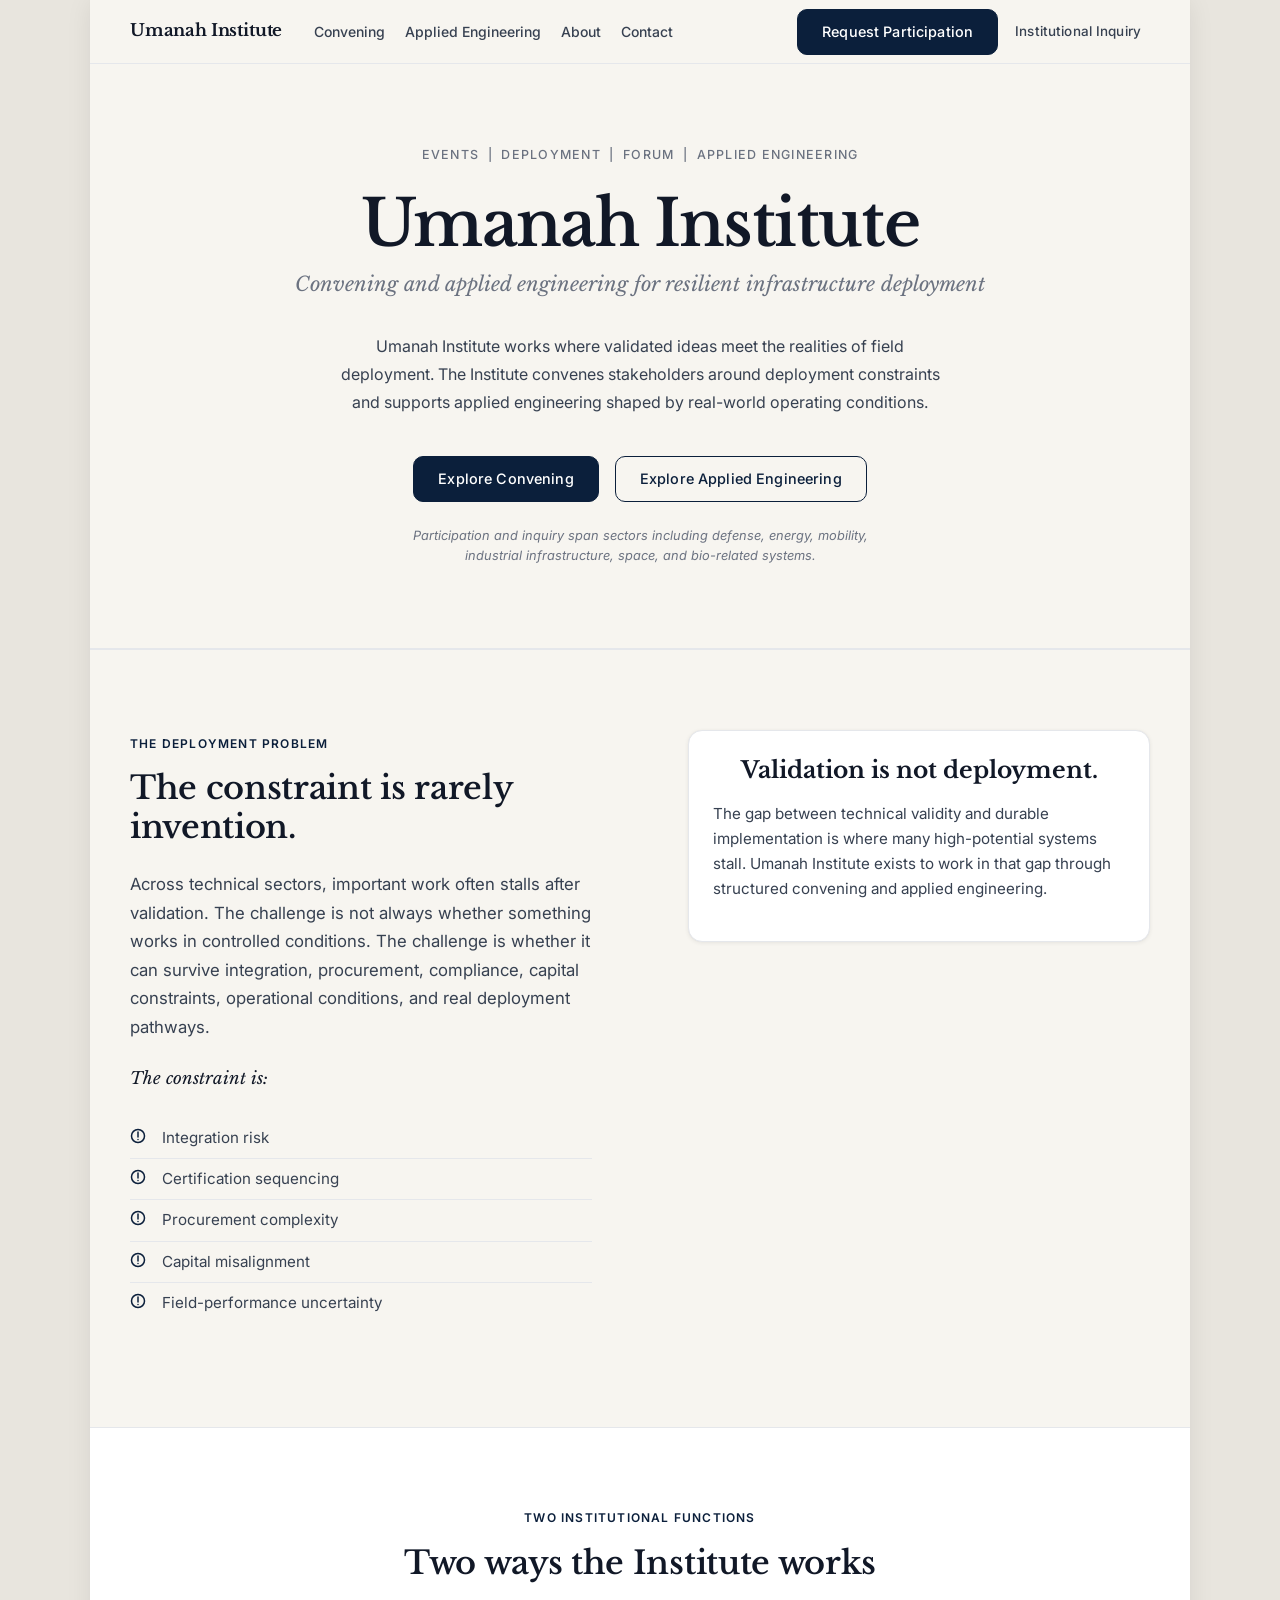
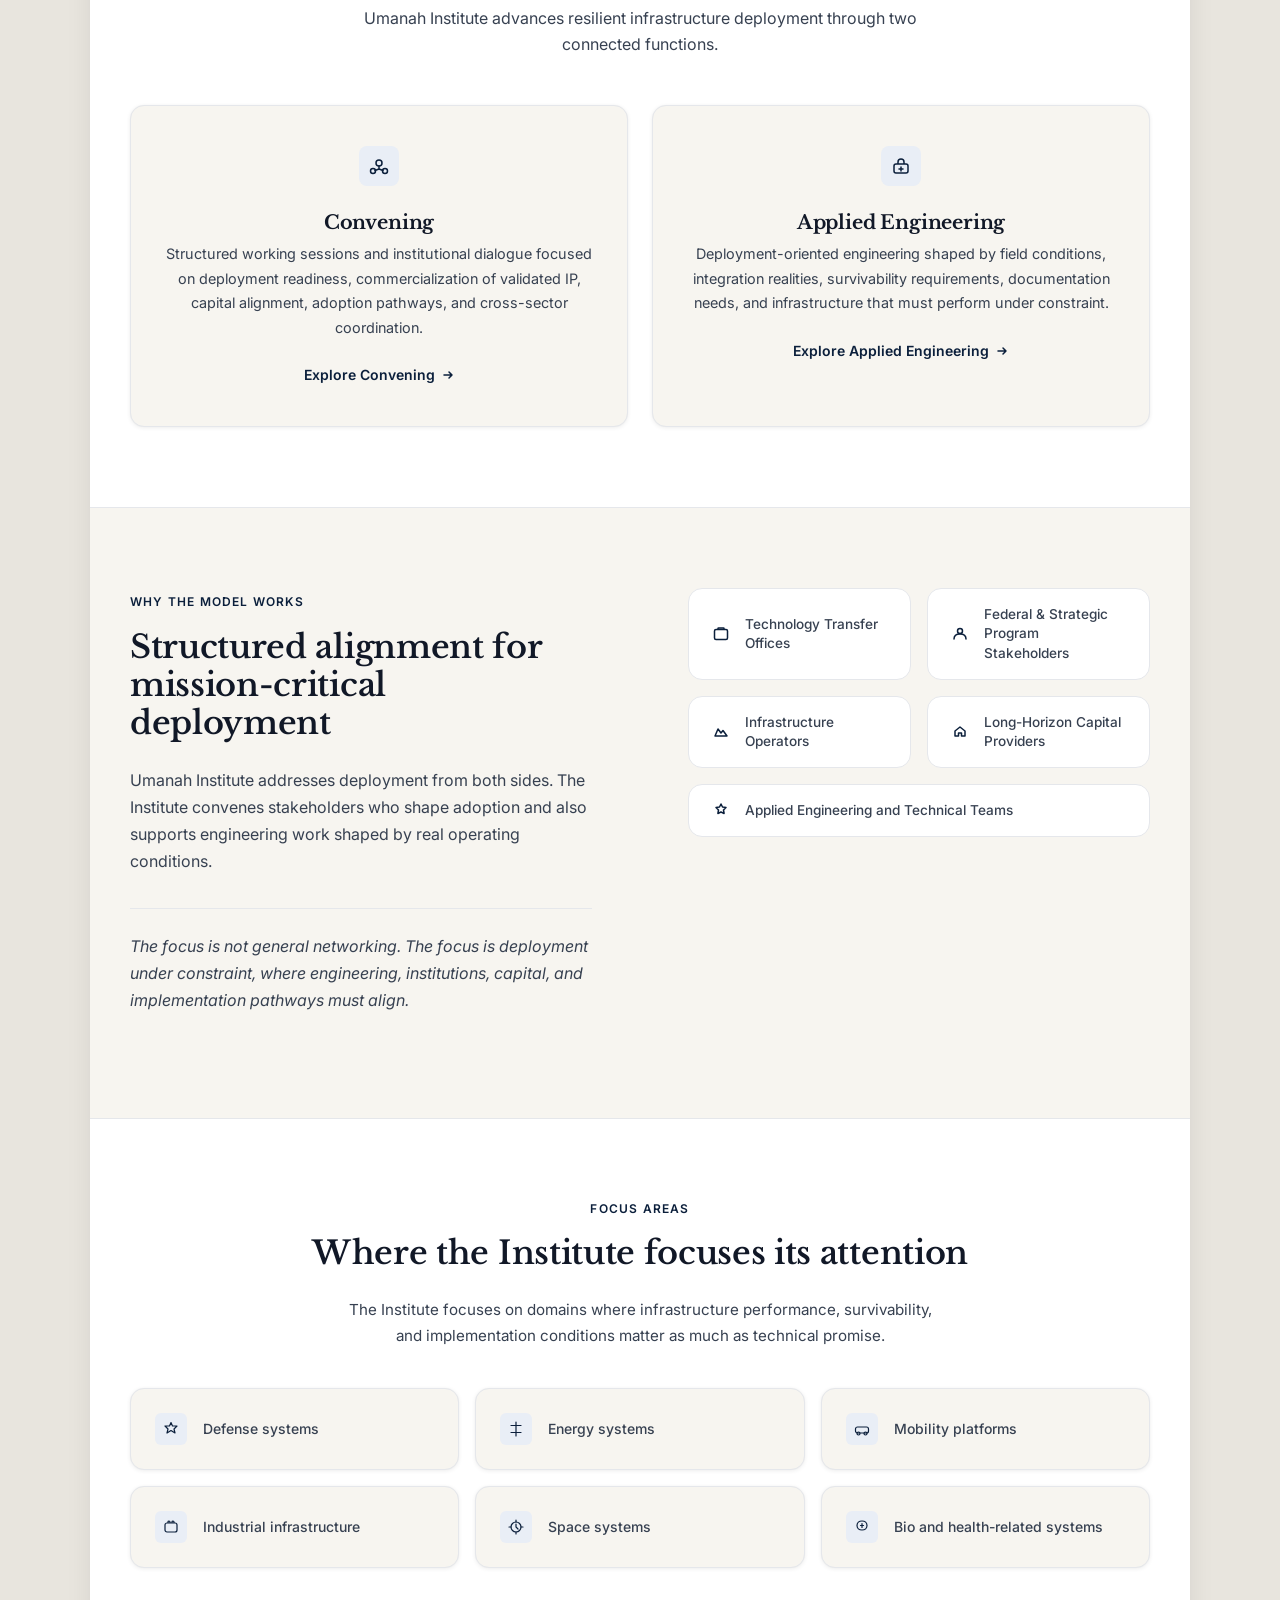
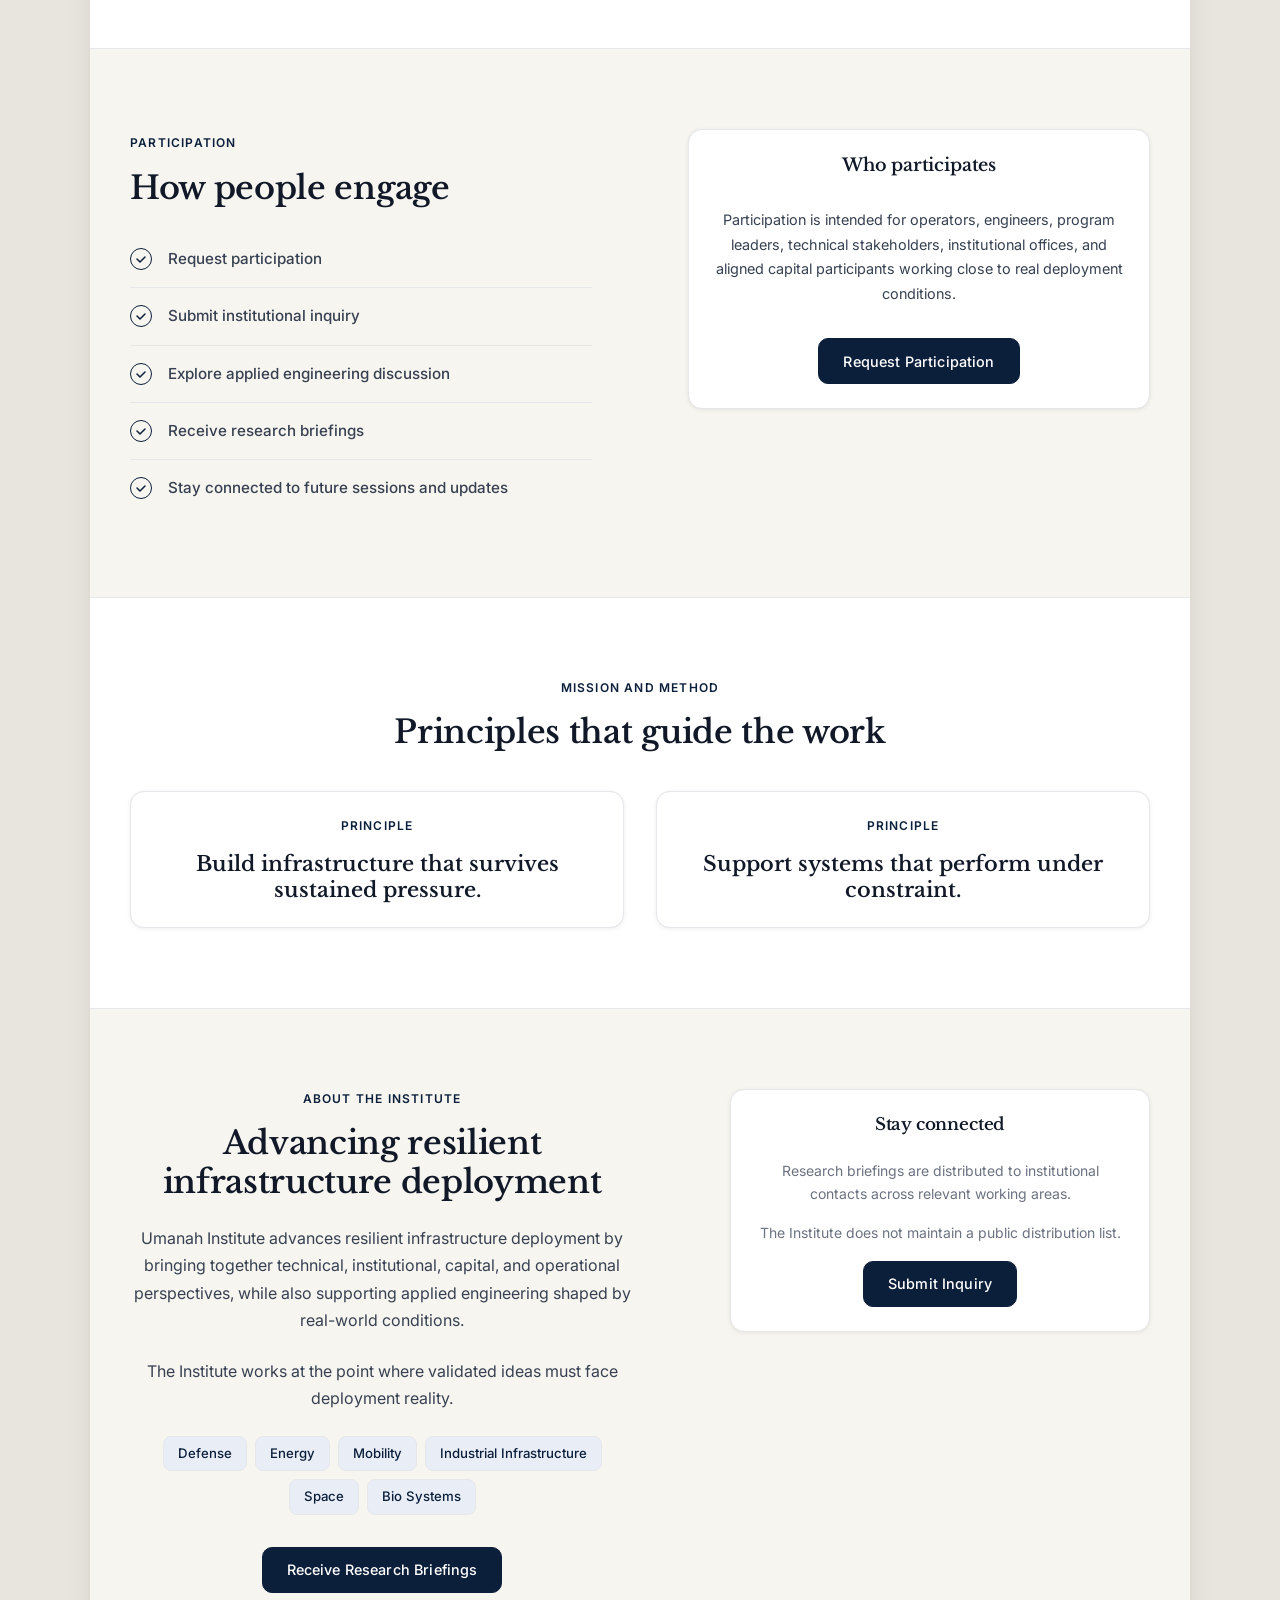
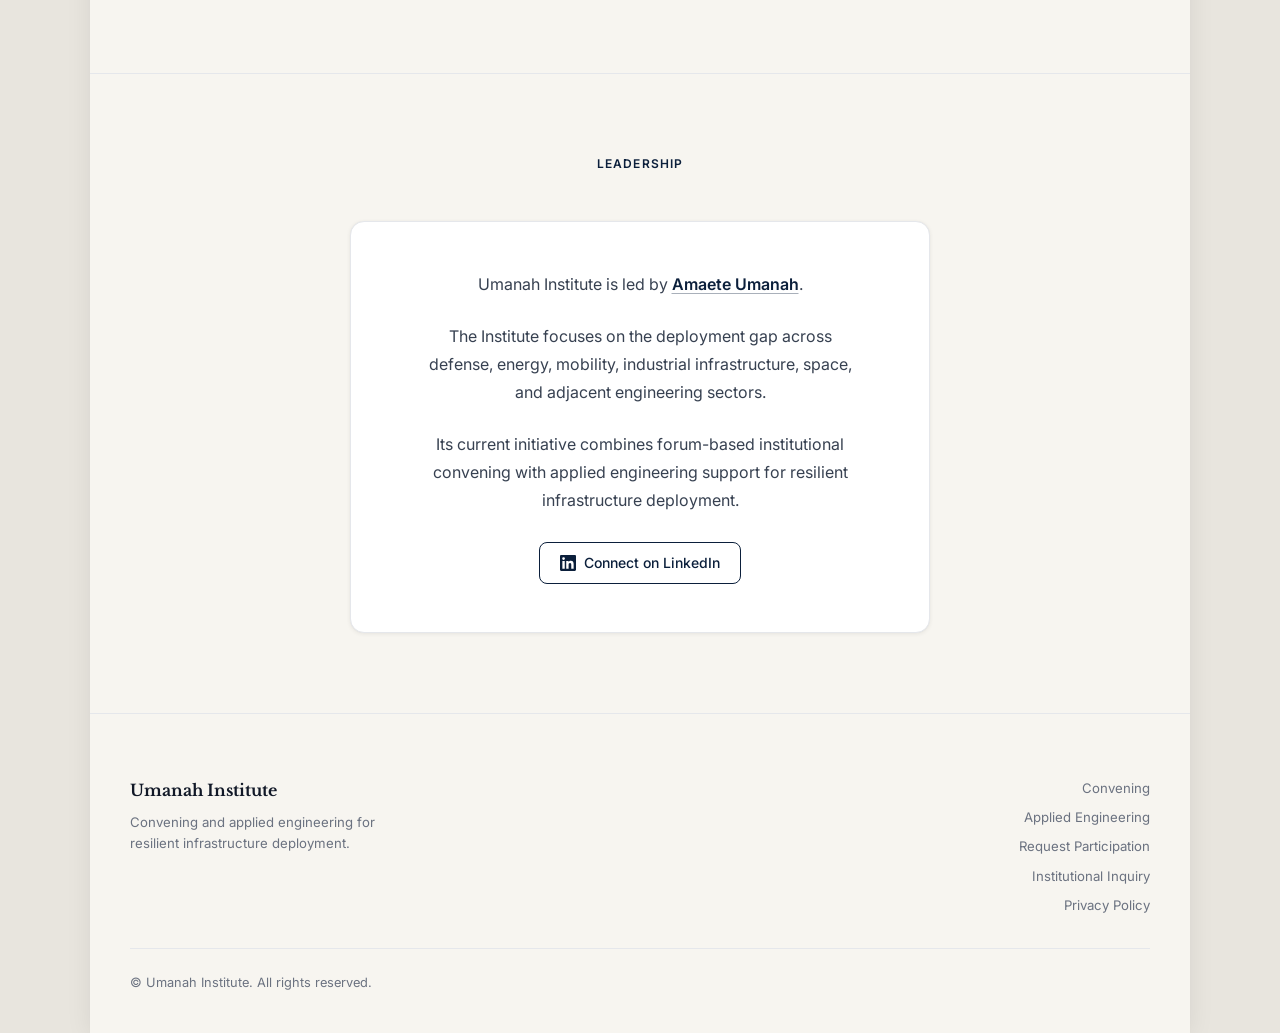
==== index.html @ 9f4966f5 "Initial Umanah Institute site build" ====
<!DOCTYPE html>
<html lang="en">
<head>
  <meta charset="UTF-8" />
  <meta name="viewport" content="width=device-width, initial-scale=1.0" />

  <!-- Title -->
  <title>Umanah Institute</title>

  <!-- Meta Description -->
  <meta name="description" content="Umanah Institute works where validated ideas meet the realities of field deployment. The Institute convenes stakeholders around deployment constraints and supports applied engineering shaped by real-world operating conditions." />

  <!-- Meta Keywords -->
  <meta name="keywords" content="Umanah Institute, resilient infrastructure deployment, technology transfer, convening, applied engineering, mission-critical systems, deployment constraints" />

  <!-- Open Graph -->
  <meta property="og:type" content="website" />
  <meta property="og:title" content="Umanah Institute" />
  <meta property="og:description" content="Convening and applied engineering for resilient infrastructure deployment." />
  <meta property="og:site_name" content="Umanah Institute" />
  <meta property="og:image" content="images/umanah-institute-og.jpg" />
  <meta property="og:image:secure_url" content="images/umanah-institute-og.jpg" />
  <meta property="og:image:type" content="image/jpeg" />
  <meta property="og:image:width" content="1200" />
  <meta property="og:image:height" content="630" />

  <!-- Twitter Card -->
  <meta name="twitter:card" content="summary_large_image" />
  <meta name="twitter:title" content="Umanah Institute" />
  <meta name="twitter:description" content="Convening and applied engineering for resilient infrastructure deployment." />
  <meta name="twitter:image" content="images/umanah-institute-og.jpg" />

  <link rel="preconnect" href="https://fonts.googleapis.com" />
  <link rel="preconnect" href="https://fonts.gstatic.com" crossorigin />
  <link rel="stylesheet" href="css/tokens.css" />
  <link rel="stylesheet" href="css/base.css" />
  <link rel="stylesheet" href="css/homepage.css" />
</head>
<body>
<div id="site-box">

  <!-- ============================================================
       NAVIGATION
       ============================================================ -->
  <nav class="site-nav" role="navigation" aria-label="Main navigation">
    <div class="container nav-inner">

      <a href="index.html" class="nav-wordmark">Umanah Institute</a>

      <ul class="nav-links" role="list">
        <li><a href="convening.html" class="nav-link">Convening</a></li>
        <li><a href="applied-engineering.html" class="nav-link">Applied Engineering</a></li>
        <li><a href="#hp-about" class="nav-link">About</a></li>
        <li><a href="#hp-leadership" class="nav-link">Contact</a></li>
      </ul>

      <div class="nav-actions">
        <a href="request-participation.html" class="btn btn-primary">Request Participation</a>
        <a href="institutional-inquiry.html" class="btn btn-secondary">Institutional Inquiry</a>
      </div>

      <button class="nav-hamburger" id="hamburgerBtn" aria-label="Toggle mobile menu" aria-expanded="false">
        <span></span>
        <span></span>
        <span></span>
      </button>

    </div>
  </nav>

  <!-- Mobile Menu -->
  <div class="nav-mobile-menu" id="mobileMenu" role="navigation" aria-label="Mobile navigation">
    <a href="convening.html" class="nav-link">Convening</a>
    <a href="applied-engineering.html" class="nav-link">Applied Engineering</a>
    <a href="#hp-about" class="nav-link">About</a>
    <a href="#hp-leadership" class="nav-link">Contact</a>
    <div class="nav-mobile-actions">
      <a href="request-participation.html" class="btn btn-primary">Request Participation</a>
      <a href="institutional-inquiry.html" class="btn btn-secondary">Institutional Inquiry</a>
    </div>
  </div>

  <main>

    <!-- ============================================================
         1. HERO
         ============================================================ -->
    <section class="hp-hero section" id="hp-hero">
      <div class="container">
        <span class="hp-hero-eyebrow">Events &nbsp;|&nbsp; Deployment &nbsp;|&nbsp; Forum &nbsp;|&nbsp; Applied Engineering</span>
        <h1 class="hp-hero-title">Umanah Institute</h1>
        <span class="hp-hero-subtitle">Convening and applied engineering for resilient infrastructure deployment</span>
        <p class="hp-hero-body">
          Umanah Institute works where validated ideas meet the realities of field deployment. The Institute convenes stakeholders around deployment constraints and supports applied engineering shaped by real-world operating conditions.
        </p>
        <div class="hp-hero-actions">
          <a href="convening.html" class="btn btn-primary">Explore Convening</a>
          <a href="applied-engineering.html" class="btn btn-secondary">Explore Applied Engineering</a>
        </div>
        <span class="hp-hero-note">Participation and inquiry span sectors including defense, energy, mobility, industrial infrastructure, space, and bio-related systems.</span>
      </div>
    </section>

    <hr class="divider" />

    <!-- ============================================================
         2. THE DEPLOYMENT PROBLEM
         ============================================================ -->
    <section class="hp-problem-section section" id="hp-problem">
      <div class="container">
        <div class="hp-problem-layout">

          <div class="hp-problem-intro">
            <span class="section-label">The deployment problem</span>
            <h2 class="section-heading">The constraint is rarely invention.</h2>

            <p>
              Across technical sectors, important work often stalls after validation. The challenge is not always whether something works in controlled conditions. The challenge is whether it can survive integration, procurement, compliance, capital constraints, operational conditions, and real deployment pathways.
            </p>

            <p class="constraint-statement">The constraint is:</p>

            <ul class="hp-constraint-list">
              <li>
                <svg class="icon" width="16" height="16" viewBox="0 0 16 16" fill="none" aria-hidden="true">
                  <circle cx="8" cy="8" r="6.5" stroke="currentColor" stroke-width="1.5"/>
                  <line x1="8" y1="4" x2="8" y2="9" stroke="currentColor" stroke-width="1.5" stroke-linecap="round"/>
                  <circle cx="8" cy="11.5" r="0.75" fill="currentColor"/>
                </svg>
                Integration risk
              </li>
              <li>
                <svg class="icon" width="16" height="16" viewBox="0 0 16 16" fill="none" aria-hidden="true">
                  <circle cx="8" cy="8" r="6.5" stroke="currentColor" stroke-width="1.5"/>
                  <line x1="8" y1="4" x2="8" y2="9" stroke="currentColor" stroke-width="1.5" stroke-linecap="round"/>
                  <circle cx="8" cy="11.5" r="0.75" fill="currentColor"/>
                </svg>
                Certification sequencing
              </li>
              <li>
                <svg class="icon" width="16" height="16" viewBox="0 0 16 16" fill="none" aria-hidden="true">
                  <circle cx="8" cy="8" r="6.5" stroke="currentColor" stroke-width="1.5"/>
                  <line x1="8" y1="4" x2="8" y2="9" stroke="currentColor" stroke-width="1.5" stroke-linecap="round"/>
                  <circle cx="8" cy="11.5" r="0.75" fill="currentColor"/>
                </svg>
                Procurement complexity
              </li>
              <li>
                <svg class="icon" width="16" height="16" viewBox="0 0 16 16" fill="none" aria-hidden="true">
                  <circle cx="8" cy="8" r="6.5" stroke="currentColor" stroke-width="1.5"/>
                  <line x1="8" y1="4" x2="8" y2="9" stroke="currentColor" stroke-width="1.5" stroke-linecap="round"/>
                  <circle cx="8" cy="11.5" r="0.75" fill="currentColor"/>
                </svg>
                Capital misalignment
              </li>
              <li>
                <svg class="icon" width="16" height="16" viewBox="0 0 16 16" fill="none" aria-hidden="true">
                  <circle cx="8" cy="8" r="6.5" stroke="currentColor" stroke-width="1.5"/>
                  <line x1="8" y1="4" x2="8" y2="9" stroke="currentColor" stroke-width="1.5" stroke-linecap="round"/>
                  <circle cx="8" cy="11.5" r="0.75" fill="currentColor"/>
                </svg>
                Field-performance uncertainty
              </li>
            </ul>
          </div>

          <div class="hp-problem-callout">
            <p class="hp-callout-title">Validation is not deployment.</p>
            <p class="hp-callout-body">
              The gap between technical validity and durable implementation is where many high-potential systems stall. Umanah Institute exists to work in that gap through structured convening and applied engineering.
            </p>
          </div>

        </div>
      </div>
    </section>

    <hr class="divider" />

    <!-- ============================================================
         3. TWO-COLUMN FUNCTION SPLIT
         ============================================================ -->
    <section class="hp-functions-section section" id="hp-functions">
      <div class="container">
        <div class="hp-functions-intro">
          <span class="section-label">Two institutional functions</span>
          <h2 class="section-heading">Two ways the Institute works</h2>
          <p>Umanah Institute advances resilient infrastructure deployment through two connected functions.</p>
        </div>

        <div class="hp-function-grid">

          <div class="hp-function-card">
            <div class="hp-function-card-icon" aria-hidden="true">
              <svg width="20" height="20" viewBox="0 0 20 20" fill="none">
                <circle cx="10" cy="7" r="3" stroke="currentColor" stroke-width="1.5"/>
                <circle cx="4" cy="15" r="2.5" stroke="currentColor" stroke-width="1.5"/>
                <circle cx="16" cy="15" r="2.5" stroke="currentColor" stroke-width="1.5"/>
                <path d="M10 10v3M10 13l-4 1.5M10 13l4 1.5" stroke="currentColor" stroke-width="1.5" stroke-linecap="round"/>
              </svg>
            </div>
            <div>
              <h3>Convening</h3>
              <p>Structured working sessions and institutional dialogue focused on deployment readiness, commercialization of validated IP, capital alignment, adoption pathways, and cross-sector coordination.</p>
            </div>
            <a href="convening.html" class="hp-function-cta">
              Explore Convening
              <svg width="14" height="14" viewBox="0 0 14 14" fill="none" aria-hidden="true">
                <path d="M3 7h8M8 4l3 3-3 3" stroke="currentColor" stroke-width="1.5" stroke-linecap="round" stroke-linejoin="round"/>
              </svg>
            </a>
          </div>

          <div class="hp-function-card">
            <div class="hp-function-card-icon" aria-hidden="true">
              <svg width="20" height="20" viewBox="0 0 20 20" fill="none">
                <rect x="3" y="8" width="14" height="9" rx="2" stroke="currentColor" stroke-width="1.5"/>
                <path d="M7 8V6a3 3 0 016 0v2" stroke="currentColor" stroke-width="1.5"/>
                <path d="M8 13h4M10 11v4" stroke="currentColor" stroke-width="1.5" stroke-linecap="round"/>
              </svg>
            </div>
            <div>
              <h3>Applied Engineering</h3>
              <p>Deployment-oriented engineering shaped by field conditions, integration realities, survivability requirements, documentation needs, and infrastructure that must perform under constraint.</p>
            </div>
            <a href="applied-engineering.html" class="hp-function-cta">
              Explore Applied Engineering
              <svg width="14" height="14" viewBox="0 0 14 14" fill="none" aria-hidden="true">
                <path d="M3 7h8M8 4l3 3-3 3" stroke="currentColor" stroke-width="1.5" stroke-linecap="round" stroke-linejoin="round"/>
              </svg>
            </a>
          </div>

        </div>
      </div>
    </section>

    <hr class="divider" />

    <!-- ============================================================
         4. STRUCTURED ALIGNMENT
         ============================================================ -->
    <section class="hp-alignment-section section" id="hp-alignment">
      <div class="container">
        <div class="hp-alignment-layout">

          <div class="hp-alignment-body">
            <span class="section-label">Why the model works</span>
            <h2 class="section-heading">Structured alignment for mission-critical deployment</h2>
            <p>
              Umanah Institute addresses deployment from both sides. The Institute convenes stakeholders who shape adoption and also supports engineering work shaped by real operating conditions.
            </p>
            <p class="hp-alignment-statement">
              The focus is not general networking. The focus is deployment under constraint, where engineering, institutions, capital, and implementation pathways must align.
            </p>
          </div>

          <div>
            <div class="hp-participants-grid">
              <div class="hp-participant-card">
                <svg class="icon" width="16" height="16" viewBox="0 0 16 16" fill="none" aria-hidden="true">
                  <rect x="1.5" y="3.5" width="13" height="10" rx="1.5" stroke="currentColor" stroke-width="1.5"/>
                  <path d="M5 3.5V2.5C5 2.224 5.224 2 5.5 2h5c.276 0 .5.224.5.5v1" stroke="currentColor" stroke-width="1.5"/>
                </svg>
                <span>Technology Transfer Offices</span>
              </div>
              <div class="hp-participant-card">
                <svg class="icon" width="16" height="16" viewBox="0 0 16 16" fill="none" aria-hidden="true">
                  <circle cx="8" cy="5" r="2.5" stroke="currentColor" stroke-width="1.5"/>
                  <path d="M2 13c0-3.314 2.686-5 6-5s6 1.686 6 5" stroke="currentColor" stroke-width="1.5" stroke-linecap="round"/>
                </svg>
                <span>Federal &amp; Strategic Program Stakeholders</span>
              </div>
              <div class="hp-participant-card">
                <svg class="icon" width="16" height="16" viewBox="0 0 16 16" fill="none" aria-hidden="true">
                  <path d="M2 12L5 5l3 4 2-2.5L14 12H2z" stroke="currentColor" stroke-width="1.5" stroke-linejoin="round"/>
                </svg>
                <span>Infrastructure Operators</span>
              </div>
              <div class="hp-participant-card">
                <svg class="icon" width="16" height="16" viewBox="0 0 16 16" fill="none" aria-hidden="true">
                  <path d="M3 12V7l5-4 5 4v5H9.5v-3h-3v3H3z" stroke="currentColor" stroke-width="1.5" stroke-linejoin="round"/>
                </svg>
                <span>Long-Horizon Capital Providers</span>
              </div>
              <div class="hp-participant-card full-width">
                <svg class="icon" width="16" height="16" viewBox="0 0 16 16" fill="none" aria-hidden="true">
                  <path d="M8 2l1.5 3 3.5.5-2.5 2.5.6 3.5L8 10l-3.1 1.5.6-3.5L3 5.5 6.5 5 8 2z" stroke="currentColor" stroke-width="1.5" stroke-linejoin="round"/>
                </svg>
                <span>Applied Engineering and Technical Teams</span>
              </div>
            </div>
          </div>

        </div>
      </div>
    </section>

    <hr class="divider" />

    <!-- ============================================================
         5. FOCUS AREAS
         ============================================================ -->
    <section class="hp-focus-section section" id="hp-focus">
      <div class="container">
        <span class="section-label">Focus areas</span>
        <h2 class="section-heading">Where the Institute focuses its attention</h2>
        <p class="hp-focus-intro">
          The Institute focuses on domains where infrastructure performance, survivability, and implementation conditions matter as much as technical promise.
        </p>

        <div class="hp-focus-grid">
          <div class="hp-focus-card">
            <div class="icon" aria-hidden="true">
              <svg width="16" height="16" viewBox="0 0 16 16" fill="none">
                <path d="M8 1.5L9.5 5H14L11 8l1 4-4-2.5L4 12l1-4-3-3h4.5L8 1.5z" stroke="currentColor" stroke-width="1.2" stroke-linejoin="round"/>
              </svg>
            </div>
            <span>Defense systems</span>
          </div>
          <div class="hp-focus-card">
            <div class="icon" aria-hidden="true">
              <svg width="16" height="16" viewBox="0 0 16 16" fill="none">
                <path d="M8 1v14M3 4.5h10M3 11.5h10" stroke="currentColor" stroke-width="1.2" stroke-linecap="round"/>
              </svg>
            </div>
            <span>Energy systems</span>
          </div>
          <div class="hp-focus-card">
            <div class="icon" aria-hidden="true">
              <svg width="16" height="16" viewBox="0 0 16 16" fill="none">
                <rect x="1.5" y="6" width="13" height="6" rx="2" stroke="currentColor" stroke-width="1.2"/>
                <circle cx="4.5" cy="12.5" r="1.5" stroke="currentColor" stroke-width="1.2"/>
                <circle cx="11.5" cy="12.5" r="1.5" stroke="currentColor" stroke-width="1.2"/>
              </svg>
            </div>
            <span>Mobility platforms</span>
          </div>
          <div class="hp-focus-card">
            <div class="icon" aria-hidden="true">
              <svg width="16" height="16" viewBox="0 0 16 16" fill="none">
                <rect x="2" y="4" width="12" height="9" rx="2" stroke="currentColor" stroke-width="1.2"/>
                <path d="M5 4V3a1 1 0 012 0v1M9 4V3a1 1 0 012 0v1" stroke="currentColor" stroke-width="1.2"/>
              </svg>
            </div>
            <span>Industrial infrastructure</span>
          </div>
          <div class="hp-focus-card">
            <div class="icon" aria-hidden="true">
              <svg width="16" height="16" viewBox="0 0 16 16" fill="none">
                <circle cx="8" cy="8" r="5" stroke="currentColor" stroke-width="1.2"/>
                <path d="M8 5v3l2 2" stroke="currentColor" stroke-width="1.2" stroke-linecap="round"/>
                <path d="M8 1v2M8 13v2M1 8h2M13 8h2" stroke="currentColor" stroke-width="1.2" stroke-linecap="round"/>
              </svg>
            </div>
            <span>Space systems</span>
          </div>
          <div class="hp-focus-card">
            <div class="icon" aria-hidden="true">
              <svg width="16" height="16" viewBox="0 0 16 16" fill="none">
                <path d="M8 2C5 2 3 4 3 6.5S5 11 8 11 13 9 13 6.5 11 2 8 2z" stroke="currentColor" stroke-width="1.2"/>
                <path d="M8 4.5v4M6.5 6.5h3" stroke="currentColor" stroke-width="1.2" stroke-linecap="round"/>
              </svg>
            </div>
            <span>Bio and health-related systems</span>
          </div>
        </div>
      </div>
    </section>

    <hr class="divider" />

    <!-- ============================================================
         6. HOW PEOPLE ENGAGE
         ============================================================ -->
    <section class="hp-engage-section section" id="hp-engage">
      <div class="container">
        <div class="hp-engage-layout">

          <div>
            <span class="section-label">Participation</span>
            <h2 class="section-heading">How people engage</h2>
            <div class="hp-engage-paths">
              <div class="hp-engage-path">
                <div class="check-icon" aria-hidden="true">
                  <svg width="12" height="12" viewBox="0 0 12 12" fill="none">
                    <path d="M2 6l3 3 5-5" stroke="currentColor" stroke-width="1.5" stroke-linecap="round" stroke-linejoin="round"/>
                  </svg>
                </div>
                <span>Request participation</span>
              </div>
              <div class="hp-engage-path">
                <div class="check-icon" aria-hidden="true">
                  <svg width="12" height="12" viewBox="0 0 12 12" fill="none">
                    <path d="M2 6l3 3 5-5" stroke="currentColor" stroke-width="1.5" stroke-linecap="round" stroke-linejoin="round"/>
                  </svg>
                </div>
                <span>Submit institutional inquiry</span>
              </div>
              <div class="hp-engage-path">
                <div class="check-icon" aria-hidden="true">
                  <svg width="12" height="12" viewBox="0 0 12 12" fill="none">
                    <path d="M2 6l3 3 5-5" stroke="currentColor" stroke-width="1.5" stroke-linecap="round" stroke-linejoin="round"/>
                  </svg>
                </div>
                <span>Explore applied engineering discussion</span>
              </div>
              <div class="hp-engage-path">
                <div class="check-icon" aria-hidden="true">
                  <svg width="12" height="12" viewBox="0 0 12 12" fill="none">
                    <path d="M2 6l3 3 5-5" stroke="currentColor" stroke-width="1.5" stroke-linecap="round" stroke-linejoin="round"/>
                  </svg>
                </div>
                <span>Receive research briefings</span>
              </div>
              <div class="hp-engage-path">
                <div class="check-icon" aria-hidden="true">
                  <svg width="12" height="12" viewBox="0 0 12 12" fill="none">
                    <path d="M2 6l3 3 5-5" stroke="currentColor" stroke-width="1.5" stroke-linecap="round" stroke-linejoin="round"/>
                  </svg>
                </div>
                <span>Stay connected to future sessions and updates</span>
              </div>
            </div>
          </div>

          <div class="hp-engage-card">
            <h3>Who participates</h3>
            <p>
              Participation is intended for operators, engineers, program leaders, technical stakeholders, institutional offices, and aligned capital participants working close to real deployment conditions.
            </p>
            <a href="request-participation.html" class="btn btn-primary" style="margin-top: var(--sp-2);">Request Participation</a>
          </div>

        </div>
      </div>
    </section>

    <hr class="divider" />

    <!-- ============================================================
         7. PRINCIPLES
         ============================================================ -->
    <section class="hp-principles-section section" id="hp-principles">
      <div class="container">
        <span class="section-label">Mission and method</span>
        <h2 class="section-heading">Principles that guide the work</h2>
        <div class="mission-grid">
          <div class="mission-block">
            <p class="block-label">Principle</p>
            <p class="block-statement">Build infrastructure that survives sustained pressure.</p>
          </div>
          <div class="mission-block">
            <p class="block-label">Principle</p>
            <p class="block-statement">Support systems that perform under constraint.</p>
          </div>
        </div>
      </div>
    </section>

    <hr class="divider" />

    <!-- ============================================================
         8. ABOUT
         ============================================================ -->
    <section class="hp-about-section section" id="hp-about">
      <div class="container">
        <div class="hp-about-layout">

          <div class="hp-about-body">
            <span class="section-label">About the Institute</span>
            <h2 class="section-heading">Advancing resilient infrastructure deployment</h2>
            <p>
              Umanah Institute advances resilient infrastructure deployment by bringing together technical, institutional, capital, and operational perspectives, while also supporting applied engineering shaped by real-world conditions.
            </p>
            <p>
              The Institute works at the point where validated ideas must face deployment reality.
            </p>

            <div class="sectors-list">
              <span class="sector-tag">Defense</span>
              <span class="sector-tag">Energy</span>
              <span class="sector-tag">Mobility</span>
              <span class="sector-tag">Industrial Infrastructure</span>
              <span class="sector-tag">Space</span>
              <span class="sector-tag">Bio Systems</span>
            </div>

            <a href="institutional-inquiry.html" class="btn btn-primary">Receive Research Briefings</a>
          </div>

          <div class="hp-about-cta-block">
            <h3>Stay connected</h3>
            <p>
              Research briefings are distributed to institutional contacts across relevant working areas.
            </p>
            <p>
              The Institute does not maintain a public distribution list.
            </p>
            <a href="institutional-inquiry.html" class="btn btn-primary">Submit Inquiry</a>
          </div>

        </div>
      </div>
    </section>

    <!-- ============================================================
         9. LEADERSHIP
         ============================================================ -->
    <section class="section leadership-section" id="hp-leadership">
      <div class="container">
        <div class="leadership-inner">

          <span class="section-label">Leadership</span>

          <div class="leadership-card">
            <p class="leadership-body">
              Umanah Institute is led by
              <a href="https://www.linkedin.com/in/amaeteumanah/" target="_blank" rel="noopener noreferrer" class="leadership-name-link"><strong>Amaete Umanah</strong></a>.
            </p>
            <p class="leadership-body">
              The Institute focuses on the deployment gap across defense, energy, mobility, industrial infrastructure, space, and adjacent engineering sectors.
            </p>
            <p class="leadership-body">
              Its current initiative combines forum-based institutional convening with applied engineering support for resilient infrastructure deployment.
            </p>

            <a
              href="https://www.linkedin.com/in/amaeteumanah/"
              target="_blank"
              rel="noopener noreferrer"
              class="leadership-linkedin"
              aria-label="Amaete Umanah on LinkedIn"
            >
              <svg width="16" height="16" viewBox="0 0 24 24" fill="currentColor" aria-hidden="true">
                <path d="M20.447 20.452h-3.554v-5.569c0-1.328-.027-3.037-1.852-3.037-1.853 0-2.136 1.445-2.136 2.939v5.667H9.351V9h3.414v1.561h.046c.477-.9 1.637-1.85 3.37-1.85 3.601 0 4.267 2.37 4.267 5.455v6.286zM5.337 7.433a2.062 2.062 0 01-2.063-2.065 2.064 2.064 0 112.063 2.065zm1.782 13.019H3.555V9h3.564v11.452zM22.225 0H1.771C.792 0 0 .774 0 1.729v20.542C0 23.227.792 24 1.771 24h20.451C23.2 24 24 23.227 24 22.271V1.729C24 .774 23.2 0 22.222 0h.003z"/>
              </svg>
              <span>Connect on LinkedIn</span>
            </a>

          </div>
        </div>
      </div>
    </section>

  </main>

  <!-- ============================================================
       10. FOOTER / CONTACT
       ============================================================ -->
  <footer class="site-footer">
    <div class="container">
      <div class="footer-inner">

        <div class="footer-top">
          <div>
            <p class="footer-wordmark">Umanah Institute</p>
            <p class="footer-tagline">Convening and applied engineering for resilient infrastructure deployment.</p>
          </div>
          <div class="footer-links">
            <a href="convening.html">Convening</a>
            <a href="applied-engineering.html">Applied Engineering</a>
            <a href="request-participation.html">Request Participation</a>
            <a href="institutional-inquiry.html">Institutional Inquiry</a>
            <a href="privacy-policy.html">Privacy Policy</a>
          </div>
        </div>

        <div class="footer-bottom">
          <p class="footer-copy">&copy; Umanah Institute. All rights reserved.</p>
        </div>

      </div>
    </div>
  </footer>

  <script src="js/main.js"></script>
</div><!-- /#site-box -->
</body>
</html>
---- css/tokens.css ----
/* ============================================================
   UMANAH INSTITUTE — Design Tokens
   Shared across all three pages.
   ============================================================ */

@import url('https://fonts.googleapis.com/css2?family=Libre+Baskerville:ital,wght@0,400;0,700;1,400&family=Inter:wght@300;400;500;600;700&display=swap');

:root {
  /* ── Backgrounds ──────────────────────────────────────── */
  --bg-base:          #F7F5F0;   /* warm off-white — primary page background */
  --bg-outer:         #E8E5DE;   /* stone — body background (outside boxed site) */
  --bg-surface:       #FFFFFF;   /* cards, sections on base */
  --bg-navy-wash:     rgba(11, 31, 59, 0.04); /* subtle navy tint for AE sections */

  /* ── Navy Accent ──────────────────────────────────────── */
  --navy:             #0B1F3B;
  --navy-hover:       #0A2A52;
  --navy-tint:        #E9EEF6;
  --navy-mid:         #15304F;   /* slightly lighter navy for AE section alternates */

  /* ── Text ─────────────────────────────────────────────── */
  --text-primary:     #111827;
  --text-secondary:   #374151;
  --text-muted:       #6B7280;

  /* ── Borders ──────────────────────────────────────────── */
  --border:           #E5E7EB;
  --border-navy:      rgba(11, 31, 59, 0.15); /* slightly stronger border for AE page */

  /* ── Status ───────────────────────────────────────────── */
  --success:          #14532D;

  /* ── Typography ───────────────────────────────────────── */
  --font-heading:     'Libre Baskerville', Georgia, serif;
  --font-body:        'Inter', system-ui, sans-serif;

  /* ── Spacing Scale (8px base) ─────────────────────────── */
  --sp-1:   4px;
  --sp-2:   8px;
  --sp-3:   16px;
  --sp-4:   24px;
  --sp-5:   32px;
  --sp-6:   40px;
  --sp-7:   48px;
  --sp-8:   64px;
  --sp-9:   80px;
  --sp-10:  96px;

  /* ── Layout ───────────────────────────────────────────── */
  --max-width:        1120px;
  --box-width:        1100px;
  --box-shadow:       0 2px 24px rgba(0,0,0,0.08), 0 0 1px rgba(0,0,0,0.04);
  --pad-mobile:       24px;
  --pad-tablet:       32px;
  --pad-desktop:      40px;

  /* ── Section Padding ──────────────────────────────────── */
  --sec-pad-desktop:  80px;
  --sec-pad-tablet:   56px;
  --sec-pad-mobile:   40px;

  /* ── Cards ────────────────────────────────────────────── */
  --card-radius:      14px;
  --card-pad:         24px;
  --card-shadow:      0 1px 4px rgba(0,0,0,0.07), 0 0 1px rgba(0,0,0,0.04);

  /* ── Buttons ──────────────────────────────────────────── */
  --btn-height:       46px;
  --btn-radius:       10px;

  /* ── Nav ──────────────────────────────────────────────── */
  --nav-height:       64px;
}
---- css/base.css ----
/* ============================================================
   UMANAH INSTITUTE — Base Stylesheet
   Reset, typography, layout utilities, nav, footer, buttons.
   Shared across all pages — import after tokens.css.
   ============================================================ */

/* ── Reset & Base ─────────────────────────────────────────── */
*, *::before, *::after {
  box-sizing: border-box;
  margin: 0;
  padding: 0;
}

html {
  scroll-behavior: smooth;
  font-size: 16px;
}

body {
  background-color: var(--bg-outer);
  color: var(--text-primary);
  font-family: var(--font-body);
  font-size: 1rem;
  line-height: 1.6;
  -webkit-font-smoothing: antialiased;
  -moz-osx-font-smoothing: grayscale;
}

img {
  max-width: 100%;
  display: block;
}

a {
  color: var(--navy);
  text-decoration: none;
}
a:hover {
  color: var(--navy-hover);
}

ul {
  list-style: none;
}

/* ── Boxed Site Wrapper ───────────────────────────────────── */
#site-box {
  max-width: var(--box-width);
  margin: 0 auto;
  background-color: var(--bg-base);
  box-shadow: var(--box-shadow);
  position: relative;
  min-height: 100vh;
}

/* ── Typography ───────────────────────────────────────────── */
h1, h2, h3, h4, h5, h6 {
  font-family: var(--font-heading);
  font-weight: 600;
  line-height: 1.2;
  letter-spacing: -0.01em;
  color: var(--text-primary);
}

h1 { font-size: clamp(2rem, 5vw, 3rem);     line-height: 1.15; }
h2 { font-size: clamp(1.5rem, 3vw, 2rem);   line-height: 1.2; }
h3 { font-size: clamp(1.1rem, 2.5vw, 1.3rem); line-height: 1.25; }
h4 { font-size: 1.05rem; line-height: 1.3; }

p {
  max-width: 68ch;
  color: var(--text-secondary);
}

strong {
  font-weight: 600;
  color: var(--text-primary);
}

/* ── Layout Utilities ─────────────────────────────────────── */
.container {
  max-width: var(--max-width);
  margin: 0 auto;
  padding-left: var(--pad-desktop);
  padding-right: var(--pad-desktop);
}

.section {
  padding-top: var(--sec-pad-desktop);
  padding-bottom: var(--sec-pad-desktop);
}

.divider {
  border: none;
  border-top: 1px solid var(--border);
  margin: 0;
}

/* ── Section Label (eyebrow above headings) ───────────────── */
.section-label {
  display: inline-block;
  font-family: var(--font-body);
  font-size: 0.75rem;
  font-weight: 600;
  color: var(--navy);
  letter-spacing: 0.1em;
  text-transform: uppercase;
  margin-bottom: var(--sp-3);
}

.section-heading {
  margin-bottom: var(--sp-4);
}

.section-lead {
  font-size: 1.05rem;
  color: var(--text-secondary);
  line-height: 1.7;
  max-width: 62ch;
  margin-bottom: var(--sp-5);
}

/* ── Buttons ──────────────────────────────────────────────── */
.btn {
  display: inline-flex;
  align-items: center;
  justify-content: center;
  height: var(--btn-height);
  padding: 0 var(--sp-4);
  border-radius: var(--btn-radius);
  font-family: var(--font-body);
  font-size: 0.9rem;
  font-weight: 500;
  cursor: pointer;
  transition: background-color 0.18s ease, color 0.18s ease, border-color 0.18s ease;
  white-space: nowrap;
  border: 1.5px solid transparent;
  text-decoration: none;
  letter-spacing: 0.01em;
}

.btn-primary {
  background-color: var(--navy);
  color: #fff;
  border-color: var(--navy);
}
.btn-primary:hover {
  background-color: var(--navy-hover);
  border-color: var(--navy-hover);
  color: #fff;
}

.btn-secondary {
  background-color: transparent;
  color: var(--navy);
  border-color: var(--navy);
}
.btn-secondary:hover {
  background-color: var(--navy-tint);
  color: var(--navy);
}

.btn-ghost {
  background-color: transparent;
  color: var(--navy);
  border-color: transparent;
  padding: 0 var(--sp-2);
  font-size: 0.875rem;
}
.btn-ghost:hover {
  color: var(--navy-hover);
  text-decoration: underline;
}

/* ── Sticky Navigation ────────────────────────────────────── */
.site-nav {
  position: sticky;
  top: 0;
  z-index: 100;
  height: var(--nav-height);
  background-color: rgba(247, 245, 240, 0.97);
  backdrop-filter: blur(6px);
  -webkit-backdrop-filter: blur(6px);
  border-bottom: 1px solid var(--border);
}

.nav-inner {
  display: flex;
  align-items: center;
  justify-content: space-between;
  height: 100%;
}

.nav-wordmark {
  font-family: var(--font-heading);
  font-size: 1.05rem;
  font-weight: 700;
  color: var(--text-primary);
  letter-spacing: -0.01em;
  flex-shrink: 0;
  text-decoration: none;
  margin-right: var(--sp-5);
}
.nav-wordmark:hover {
  color: var(--navy);
}

.nav-links {
  display: flex;
  align-items: center;
  gap: 20px;
  flex: 1;
}

.nav-link {
  font-size: 0.875rem;
  font-weight: 500;
  color: var(--text-secondary);
  transition: color 0.15s;
  text-decoration: none;
}
.nav-link:hover,
.nav-link.active {
  color: var(--navy);
}

.nav-actions {
  display: flex;
  align-items: center;
  gap: var(--sp-2);
  flex-shrink: 0;
}

/* In the nav, secondary CTA is text-link style — no border — to save horizontal space */
.nav-actions .btn-secondary {
  background: none;
  border-color: transparent;
  color: var(--text-secondary);
  font-size: 0.84rem;
  padding: 0 var(--sp-2);
  height: auto;
}
.nav-actions .btn-secondary:hover {
  background: none;
  color: var(--navy);
  text-decoration: underline;
  text-underline-offset: 2px;
}

/* ── Hamburger Button ─────────────────────────────────────── */
.nav-hamburger {
  display: none;
  flex-direction: column;
  justify-content: center;
  gap: 5px;
  width: 32px;
  height: 32px;
  cursor: pointer;
  background: none;
  border: none;
  padding: 0;
}
.nav-hamburger span {
  display: block;
  height: 1.5px;
  background-color: var(--text-primary);
  border-radius: 2px;
  transition: transform 0.2s ease, opacity 0.2s ease;
}
.nav-hamburger.open span:nth-child(1) { transform: translateY(6.5px) rotate(45deg); }
.nav-hamburger.open span:nth-child(2) { opacity: 0; }
.nav-hamburger.open span:nth-child(3) { transform: translateY(-6.5px) rotate(-45deg); }

/* ── Mobile Menu ──────────────────────────────────────────── */
.nav-mobile-menu {
  display: none;
  position: absolute;
  top: var(--nav-height);
  left: 0;
  right: 0;
  background-color: var(--bg-base);
  border-bottom: 1px solid var(--border);
  padding: var(--sp-4);
  z-index: 99;
  flex-direction: column;
  gap: var(--sp-3);
  box-shadow: 0 4px 12px rgba(0,0,0,0.07);
}
.nav-mobile-menu.open {
  display: flex;
}
.nav-mobile-menu .nav-link {
  font-size: 1rem;
  padding: var(--sp-2) 0;
  border-bottom: 1px solid var(--border);
}
.nav-mobile-menu .nav-link:last-of-type {
  border-bottom: none;
}
.nav-mobile-actions {
  display: flex;
  flex-direction: column;
  gap: var(--sp-2);
  padding-top: var(--sp-3);
}
.nav-mobile-actions .btn {
  width: 100%;
  justify-content: center;
}

/* ── Unified Footer ───────────────────────────────────────── */
.site-footer {
  background-color: var(--bg-base);
  border-top: 1px solid var(--border);
  padding: var(--sp-8) 0 var(--sp-6);
}

.footer-inner {
  display: flex;
  flex-direction: column;
  gap: var(--sp-5);
}

.footer-top {
  display: flex;
  justify-content: space-between;
  align-items: flex-start;
  gap: var(--sp-6);
}

.footer-wordmark {
  font-family: var(--font-heading);
  font-size: 1rem;
  font-weight: 700;
  color: var(--text-primary);
  margin-bottom: var(--sp-2);
}

.footer-tagline {
  font-size: 0.825rem;
  color: var(--text-muted);
  max-width: 36ch;
}

.footer-links {
  display: flex;
  flex-direction: column;
  gap: var(--sp-2);
  align-items: flex-end;
}
.footer-links a {
  font-size: 0.825rem;
  color: var(--text-muted);
  transition: color 0.15s;
  text-decoration: none;
}
.footer-links a:hover {
  color: var(--navy);
}

.footer-bottom {
  border-top: 1px solid var(--border);
  padding-top: var(--sp-4);
  display: flex;
  justify-content: space-between;
  align-items: center;
  gap: var(--sp-4);
  flex-wrap: wrap;
}

.footer-copy {
  font-size: 0.8rem;
  color: var(--text-muted);
}

.footer-privacy {
  font-size: 0.8rem;
  color: var(--text-muted);
  font-style: italic;
  text-decoration: none;
}
.footer-privacy:hover {
  color: var(--navy);
}

/* ── Fade-in Entrance Animation ───────────────────────────── */
.fade-in {
  opacity: 0;
  transform: translateY(16px);
  transition: opacity 0.5s ease, transform 0.5s ease;
}
.fade-in.visible {
  opacity: 1;
  transform: translateY(0);
}

/* ── Checklist Items (shared: convening + homepage) ───────── */
.checklist-item {
  display: flex;
  align-items: center;
  gap: var(--sp-3);
  padding: var(--sp-3) 0;
  border-bottom: 1px solid var(--border);
}
.checklist-item:last-child {
  border-bottom: none;
}
.checklist-item .check-icon {
  width: 22px;
  height: 22px;
  border: 1.5px solid var(--navy);
  border-radius: 50%;
  display: flex;
  align-items: center;
  justify-content: center;
  flex-shrink: 0;
  color: var(--navy);
}
.checklist-item span {
  font-size: 0.95rem;
  font-weight: 500;
  color: var(--text-secondary);
}

/* ── Sector Tags (shared) ─────────────────────────────────── */
.sectors-list {
  display: flex;
  flex-wrap: wrap;
  gap: var(--sp-2);
  margin-bottom: var(--sp-5);
  justify-content: center;
}

.sector-tag {
  display: inline-flex;
  align-items: center;
  gap: 6px;
  flex: 0 1 auto;
  background-color: var(--navy-tint);
  border: 1px solid var(--border);
  border-radius: 8px;
  padding: 6px 14px;
  font-size: 0.825rem;
  font-weight: 500;
  color: var(--navy);
}

/* ── Mission / Principle Blocks (shared) ──────────────────── */
.mission-grid {
  display: grid;
  grid-template-columns: 1fr 1fr;
  gap: var(--sp-5);
  margin-top: var(--sp-6);
}

.mission-block {
  background-color: var(--bg-surface);
  border: 1px solid var(--border);
  border-radius: var(--card-radius);
  padding: var(--card-pad);
  box-shadow: var(--card-shadow);
  text-align: center;
}

.mission-block .block-label {
  font-size: 0.75rem;
  font-weight: 600;
  color: var(--navy);
  letter-spacing: 0.1em;
  text-transform: uppercase;
  margin-bottom: var(--sp-3);
  display: block;
  text-align: center;
}

.mission-block .block-statement {
  font-family: var(--font-heading);
  font-size: 1.3rem;
  font-weight: 600;
  color: var(--text-primary);
  line-height: 1.25;
  text-align: center;
}

/* ── Leadership Card (shared) ─────────────────────────────── */
.leadership-section {
  background-color: var(--bg-base);
  border-top: 1px solid var(--border);
}

.leadership-inner {
  display: flex;
  flex-direction: column;
  align-items: center;
  text-align: center;
  gap: var(--sp-5);
}

.leadership-inner .section-label {
  display: block;
  text-align: center;
}

.leadership-card {
  background: var(--bg-surface);
  border: 1px solid var(--border);
  border-radius: var(--card-radius);
  box-shadow: var(--card-shadow);
  padding: var(--sp-7) var(--sp-8);
  max-width: 580px;
  width: 100%;
  display: flex;
  flex-direction: column;
  align-items: center;
  gap: var(--sp-4);
  text-align: center;
}

.leadership-body {
  font-size: 1rem;
  color: var(--text-secondary);
  line-height: 1.75;
  max-width: 48ch;
  margin: 0;
  text-align: center;
}

.leadership-name-link {
  color: var(--navy);
  text-decoration: underline;
  text-underline-offset: 3px;
  text-decoration-color: rgba(11,31,59,0.35);
  transition: color 0.18s, text-decoration-color 0.18s;
}
.leadership-name-link:hover {
  color: var(--navy-hover);
  text-decoration-color: var(--navy-hover);
}
.leadership-name-link strong {
  color: inherit;
}

.leadership-linkedin {
  display: inline-flex;
  align-items: center;
  gap: 8px;
  margin-top: var(--sp-1);
  padding: 9px 20px;
  border: 1.5px solid var(--navy);
  border-radius: 8px;
  color: var(--navy);
  font-size: 0.875rem;
  font-weight: 500;
  transition: background-color 0.18s, color 0.18s;
  text-decoration: none;
}
.leadership-linkedin:hover {
  background-color: var(--navy-tint);
  color: var(--navy-hover);
}

/* ── Responsive — Tablet (≤ 1024px) ──────────────────────── */
@media (max-width: 1024px) {
  .container {
    padding-left: var(--pad-tablet);
    padding-right: var(--pad-tablet);
  }
  .section {
    padding-top: var(--sec-pad-tablet);
    padding-bottom: var(--sec-pad-tablet);
  }
  .mission-grid {
    grid-template-columns: 1fr 1fr;
  }
}

/* ── Responsive — Mobile (≤ 768px) ───────────────────────── */
@media (max-width: 768px) {
  .container {
    padding-left: var(--pad-mobile);
    padding-right: var(--pad-mobile);
  }
  .section {
    padding-top: var(--sec-pad-mobile);
    padding-bottom: var(--sec-pad-mobile);
  }

  /* Nav */
  .nav-links,
  .nav-actions {
    display: none;
  }
  .nav-hamburger {
    display: flex;
  }

  /* Global text centering */
  h1, h2, h3, h4, h5, h6 {
    text-align: center;
  }
  p {
    text-align: center;
    margin-left: auto;
    margin-right: auto;
  }
  .section-label,
  .hero-eyebrow,
  .block-label {
    display: block;
    text-align: center;
  }

  /* Mission grid */
  .mission-grid {
    grid-template-columns: 1fr;
  }
  .mission-block {
    text-align: center;
  }
  .mission-block .block-statement {
    text-align: center;
  }

  /* Footer */
  .footer-top {
    flex-direction: column;
    align-items: center;
    gap: var(--sp-4);
    text-align: center;
  }
  .footer-wordmark,
  .footer-tagline {
    text-align: center;
  }
  .footer-links {
    align-items: center;
    text-align: center;
  }
  .footer-bottom {
    flex-direction: column;
    align-items: center;
    gap: var(--sp-2);
    text-align: center;
  }

  /* Leadership */
  .leadership-card {
    padding: var(--sp-5) var(--sp-4);
  }

  /* Checklist */
  .checklist-item {
    justify-content: flex-start;
    text-align: left;
  }
  .checklist-item span {
    text-align: left;
    flex: 1;
  }
}
---- css/homepage.css ----
/* ============================================================
   UMANAH INSTITUTE — Homepage Styles
   New page, visual DNA from ui-main / Convening page.
   Import after tokens.css and base.css.
   ============================================================ */

/* ── Hero ─────────────────────────────────────────────────── */
.hp-hero {
  min-height: clamp(520px, 65vh, 800px);
  display: flex;
  align-items: center;
  border-bottom: 1px solid var(--border);
  text-align: center;
  padding-top: clamp(var(--sp-8), 8vh, var(--sp-10));
  padding-bottom: clamp(var(--sp-8), 8vh, var(--sp-10));
  background-color: var(--bg-base);
}

.hp-hero .container {
  width: 100%;
}

.hp-hero-eyebrow {
  display: block;
  font-family: var(--font-body);
  font-size: 0.78rem;
  font-weight: 500;
  color: var(--text-muted);
  letter-spacing: 0.1em;
  text-transform: uppercase;
  margin-bottom: var(--sp-4);
}

.hp-hero-title {
  font-size: clamp(2.6rem, 7vw, 4rem);
  line-height: 1.1;
  letter-spacing: -0.025em;
  color: var(--text-primary);
  margin-bottom: var(--sp-2);
}

.hp-hero-subtitle {
  font-family: var(--font-heading);
  font-size: clamp(1rem, 2.2vw, 1.25rem);
  font-weight: 400;
  font-style: italic;
  color: var(--text-muted);
  margin-bottom: var(--sp-5);
  display: block;
  max-width: 56ch;
  margin-left: auto;
  margin-right: auto;
}

.hp-hero-body {
  font-size: 1rem;
  line-height: 1.75;
  color: var(--text-secondary);
  max-width: 62ch;
  margin-bottom: var(--sp-6);
  margin-left: auto;
  margin-right: auto;
}

.hp-hero-actions {
  display: flex;
  align-items: center;
  justify-content: center;
  gap: var(--sp-3);
  flex-wrap: wrap;
  margin-bottom: var(--sp-4);
}

.hp-hero-note {
  font-size: 0.8rem;
  color: var(--text-muted);
  font-style: italic;
  display: block;
  text-align: center;
  max-width: 60ch;
  margin: 0 auto;
  line-height: 1.6;
}

/* ── Deployment Problem ───────────────────────────────────── */
.hp-problem-section {
  background-color: var(--bg-base);
}

.hp-problem-layout {
  display: grid;
  grid-template-columns: 1fr 1fr;
  gap: var(--sp-10);
  align-items: start;
}

.hp-problem-intro p {
  font-size: 1.05rem;
  color: var(--text-secondary);
  line-height: 1.7;
  margin-bottom: var(--sp-4);
  max-width: 54ch;
}

.hp-problem-intro .constraint-statement {
  font-family: var(--font-heading);
  font-style: italic;
  font-size: 1.05rem;
  color: var(--text-primary);
  margin-bottom: var(--sp-4);
}

.hp-constraint-list {
  margin-bottom: var(--sp-4);
}

.hp-constraint-list li {
  display: flex;
  align-items: flex-start;
  gap: var(--sp-3);
  padding: var(--sp-2) 0;
  border-bottom: 1px solid var(--border);
  font-size: 0.95rem;
  color: var(--text-secondary);
}
.hp-constraint-list li:last-child {
  border-bottom: none;
}
.hp-constraint-list li .icon {
  color: var(--navy);
  flex-shrink: 0;
  margin-top: 2px;
}

.hp-problem-callout {
  background-color: var(--bg-surface);
  border: 1px solid var(--border);
  border-radius: var(--card-radius);
  padding: var(--card-pad);
  box-shadow: var(--card-shadow);
}

.hp-callout-title {
  font-family: var(--font-heading);
  font-size: 1.45rem;
  font-weight: 700;
  color: var(--text-primary);
  line-height: 1.3;
  margin-bottom: var(--sp-3);
  text-align: center;
  max-width: 100%;
}

.hp-callout-body {
  font-size: 0.95rem;
  color: var(--text-secondary);
  line-height: 1.65;
  max-width: 100%;
  margin-bottom: var(--sp-3);
}

/* ── Two-Column Function Split ────────────────────────────── */
.hp-functions-section {
  background-color: var(--bg-surface);
}

.hp-functions-intro {
  text-align: center;
  max-width: 600px;
  margin: 0 auto var(--sp-7);
}
.hp-functions-intro .section-label,
.hp-functions-intro .section-heading {
  display: block;
  text-align: center;
}
.hp-functions-intro p {
  font-size: 1rem;
  color: var(--text-secondary);
  text-align: center;
  margin-left: auto;
  margin-right: auto;
}

.hp-function-grid {
  display: grid;
  grid-template-columns: 1fr 1fr;
  gap: var(--sp-4);
}

.hp-function-card {
  background-color: var(--bg-base);
  border: 1px solid var(--border);
  border-radius: var(--card-radius);
  padding: var(--sp-6) var(--sp-5);
  box-shadow: var(--card-shadow);
  display: flex;
  flex-direction: column;
  align-items: center;
  text-align: center;
  gap: var(--sp-4);
}

.hp-function-card-icon {
  width: 40px;
  height: 40px;
  background-color: var(--navy-tint);
  border-radius: 8px;
  display: flex;
  align-items: center;
  justify-content: center;
  color: var(--navy);
  flex-shrink: 0;
}

.hp-function-card h3 {
  font-size: 1.2rem;
  font-weight: 700;
  color: var(--text-primary);
  margin-bottom: var(--sp-2);
}
.hp-function-card p {
  font-size: 0.9rem;
  color: var(--text-secondary);
  line-height: 1.7;
  max-width: 100%;
  text-align: center;
}

.hp-function-cta {
  display: inline-flex;
  align-items: center;
  gap: 6px;
  font-size: 0.875rem;
  font-weight: 600;
  color: var(--navy);
  text-decoration: none;
  align-self: center;
  transition: color 0.15s;
}
.hp-function-cta:hover {
  color: var(--navy-hover);
}

/* ── Structured Alignment ─────────────────────────────────── */
.hp-alignment-section {
  background-color: var(--bg-base);
}

.hp-alignment-layout {
  display: grid;
  grid-template-columns: 1fr 1fr;
  gap: var(--sp-10);
  align-items: start;
}

.hp-alignment-body p {
  font-size: 1rem;
  color: var(--text-secondary);
  line-height: 1.7;
  margin-bottom: var(--sp-4);
  max-width: 56ch;
}

.hp-participants-grid {
  display: grid;
  grid-template-columns: 1fr 1fr;
  gap: var(--sp-3);
}

.hp-participant-card {
  background-color: var(--bg-surface);
  border: 1px solid var(--border);
  border-radius: var(--card-radius);
  padding: var(--sp-3) var(--sp-4);
  display: flex;
  align-items: center;
  gap: var(--sp-3);
}
.hp-participant-card .icon {
  color: var(--navy);
  flex-shrink: 0;
}
.hp-participant-card span {
  font-size: 0.85rem;
  font-weight: 500;
  color: var(--text-secondary);
  line-height: 1.4;
}

.hp-participant-card.full-width {
  grid-column: 1 / -1;
}

.hp-alignment-statement {
  margin-top: var(--sp-5);
  padding-top: var(--sp-4);
  border-top: 1px solid var(--border);
  font-size: 0.95rem;
  color: var(--text-secondary);
  line-height: 1.7;
  font-style: italic;
  max-width: 100%;
}

/* ── Focus Areas ──────────────────────────────────────────── */
.hp-focus-section {
  background-color: var(--bg-surface);
  text-align: center;
}
.hp-focus-section .section-label,
.hp-focus-section .section-heading {
  display: block;
  text-align: center;
}
.hp-focus-intro {
  font-size: 0.95rem;
  color: var(--text-secondary);
  line-height: 1.7;
  max-width: 60ch;
  margin: 0 auto var(--sp-6);
  text-align: center;
}

.hp-focus-grid {
  display: grid;
  grid-template-columns: repeat(3, 1fr);
  gap: var(--sp-3);
}

.hp-focus-card {
  background-color: var(--bg-base);
  border: 1px solid var(--border);
  border-radius: var(--card-radius);
  padding: var(--sp-4);
  display: flex;
  align-items: center;
  gap: var(--sp-3);
  text-align: left;
  box-shadow: var(--card-shadow);
}
.hp-focus-card .icon {
  color: var(--navy);
  flex-shrink: 0;
  width: 32px;
  height: 32px;
  background-color: var(--navy-tint);
  border-radius: 6px;
  display: flex;
  align-items: center;
  justify-content: center;
}
.hp-focus-card span {
  font-size: 0.875rem;
  font-weight: 500;
  color: var(--text-secondary);
}

/* ── How People Engage ────────────────────────────────────── */
.hp-engage-section {
  background-color: var(--bg-base);
}

.hp-engage-layout {
  display: grid;
  grid-template-columns: 1fr 1fr;
  gap: var(--sp-10);
  align-items: start;
}

.hp-engage-paths {
  display: flex;
  flex-direction: column;
}

.hp-engage-path {
  display: flex;
  align-items: center;
  gap: var(--sp-3);
  padding: var(--sp-3) 0;
  border-bottom: 1px solid var(--border);
}
.hp-engage-path:last-child {
  border-bottom: none;
}
.hp-engage-path .check-icon {
  width: 22px;
  height: 22px;
  border: 1.5px solid var(--navy);
  border-radius: 50%;
  display: flex;
  align-items: center;
  justify-content: center;
  flex-shrink: 0;
  color: var(--navy);
}
.hp-engage-path span {
  font-size: 0.95rem;
  font-weight: 500;
  color: var(--text-secondary);
}

.hp-engage-card {
  background-color: var(--bg-surface);
  border: 1px solid var(--border);
  border-radius: var(--card-radius);
  padding: var(--card-pad);
  box-shadow: var(--card-shadow);
  display: flex;
  flex-direction: column;
  align-items: center;
  text-align: center;
  gap: var(--sp-4);
}
.hp-engage-card h3 {
  font-size: 1.1rem;
  margin-bottom: var(--sp-2);
  text-align: center;
}
.hp-engage-card p {
  font-size: 0.9rem;
  color: var(--text-secondary);
  line-height: 1.7;
  max-width: 100%;
  text-align: center;
  margin-bottom: 0;
}

/* ── Principles (Mission & Method) ───────────────────────── */
.hp-principles-section {
  background-color: var(--bg-surface);
  text-align: center;
}
.hp-principles-section .section-label,
.hp-principles-section .section-heading {
  display: block;
  text-align: center;
}

/* ── About ────────────────────────────────────────────────── */
.hp-about-section {
  background-color: var(--bg-base);
}

.hp-about-layout {
  display: grid;
  grid-template-columns: 1.2fr 1fr;
  gap: var(--sp-10);
  align-items: start;
}

.hp-about-body {
  display: flex;
  flex-direction: column;
  align-items: center;
  text-align: center;
}
.hp-about-body .section-label,
.hp-about-body .section-heading {
  display: block;
  text-align: center;
}
.hp-about-body p {
  font-size: 1rem;
  color: var(--text-secondary);
  line-height: 1.7;
  max-width: 56ch;
  margin-bottom: var(--sp-4);
  text-align: center;
  margin-left: auto;
  margin-right: auto;
}

.hp-about-cta-block {
  background-color: var(--bg-surface);
  border: 1px solid var(--border);
  border-radius: var(--card-radius);
  padding: var(--card-pad);
  display: flex;
  flex-direction: column;
  align-items: center;
  text-align: center;
  gap: var(--sp-3);
  box-shadow: var(--card-shadow);
}
.hp-about-cta-block h3 {
  font-size: 1.05rem;
  margin-bottom: var(--sp-2);
  text-align: center;
}
.hp-about-cta-block p {
  font-size: 0.875rem;
  color: var(--text-muted);
  line-height: 1.65;
  max-width: 100%;
  text-align: center;
}

/* ── Responsive ───────────────────────────────────────────── */
@media (max-width: 1024px) {
  .hp-problem-layout,
  .hp-alignment-layout,
  .hp-engage-layout,
  .hp-about-layout {
    grid-template-columns: 1fr;
    gap: var(--sp-7);
  }
  .hp-focus-grid {
    grid-template-columns: 1fr 1fr;
  }
}

@media (max-width: 768px) {
  .hp-hero {
    min-height: auto;
    padding-top: var(--sp-7);
    padding-bottom: var(--sp-7);
  }
  .hp-hero-subtitle {
    text-align: center;
    margin-left: auto;
    margin-right: auto;
  }
  .hp-hero-body {
    text-align: center;
    margin-left: auto;
    margin-right: auto;
  }
  .hp-hero-actions {
    justify-content: center;
  }

  .hp-problem-intro p,
  .hp-problem-intro .constraint-statement {
    text-align: center;
    margin-left: auto;
    margin-right: auto;
  }
  .hp-constraint-list {
    display: flex;
    flex-direction: column;
    align-items: stretch;
    width: 100%;
  }
  .hp-constraint-list li {
    justify-content: flex-start;
    text-align: left;
    width: 100%;
  }

  .hp-function-grid {
    grid-template-columns: 1fr;
  }

  .hp-participants-grid {
    grid-template-columns: 1fr;
  }

  .hp-focus-grid {
    grid-template-columns: 1fr;
  }
  .hp-focus-card {
    justify-content: center;
    text-align: center;
  }
  .hp-focus-card span {
    text-align: center;
  }

  .hp-engage-paths {
    align-items: stretch;
  }
  .hp-engage-path {
    text-align: left;
  }

  .hp-about-body p {
    text-align: center;
    margin-left: auto;
    margin-right: auto;
  }
  .sectors-list {
    justify-content: center;
  }
  .hp-about-body .btn {
    display: flex;
    margin: 0 auto;
    width: fit-content;
  }
}
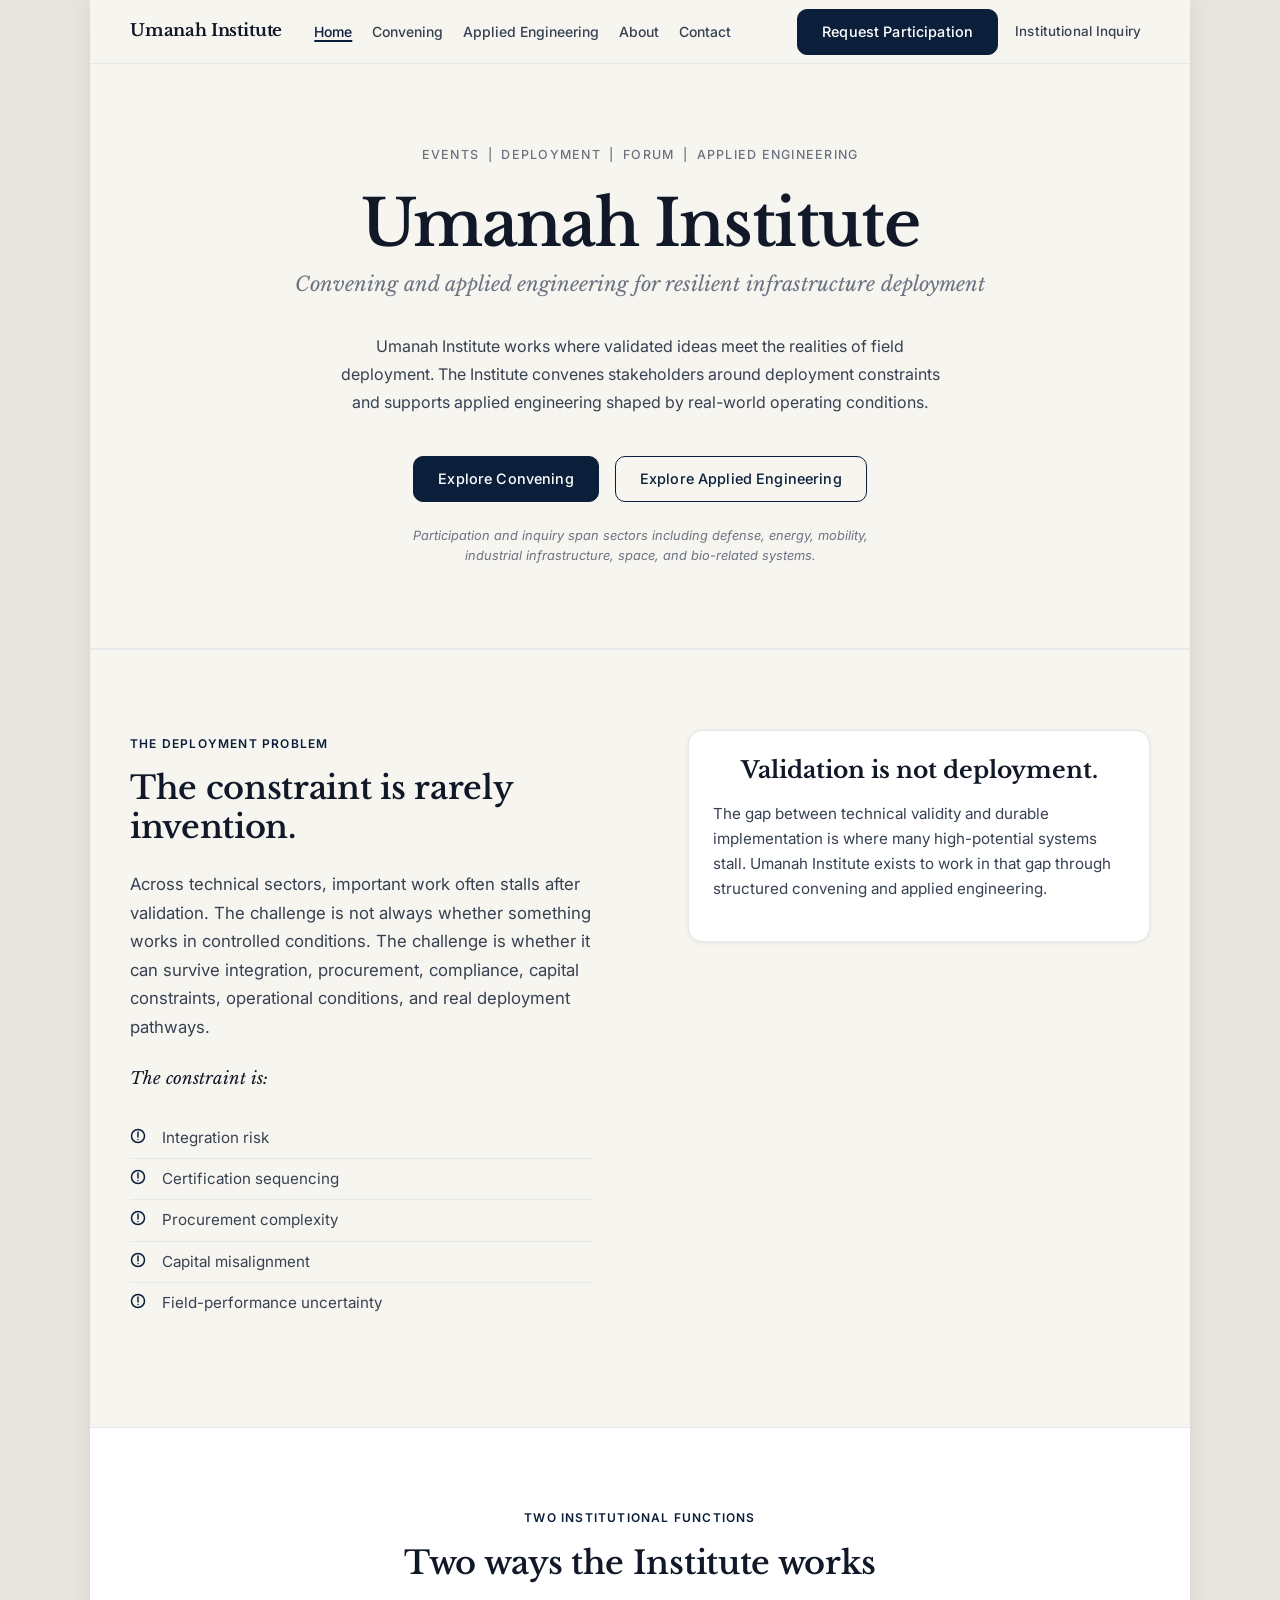
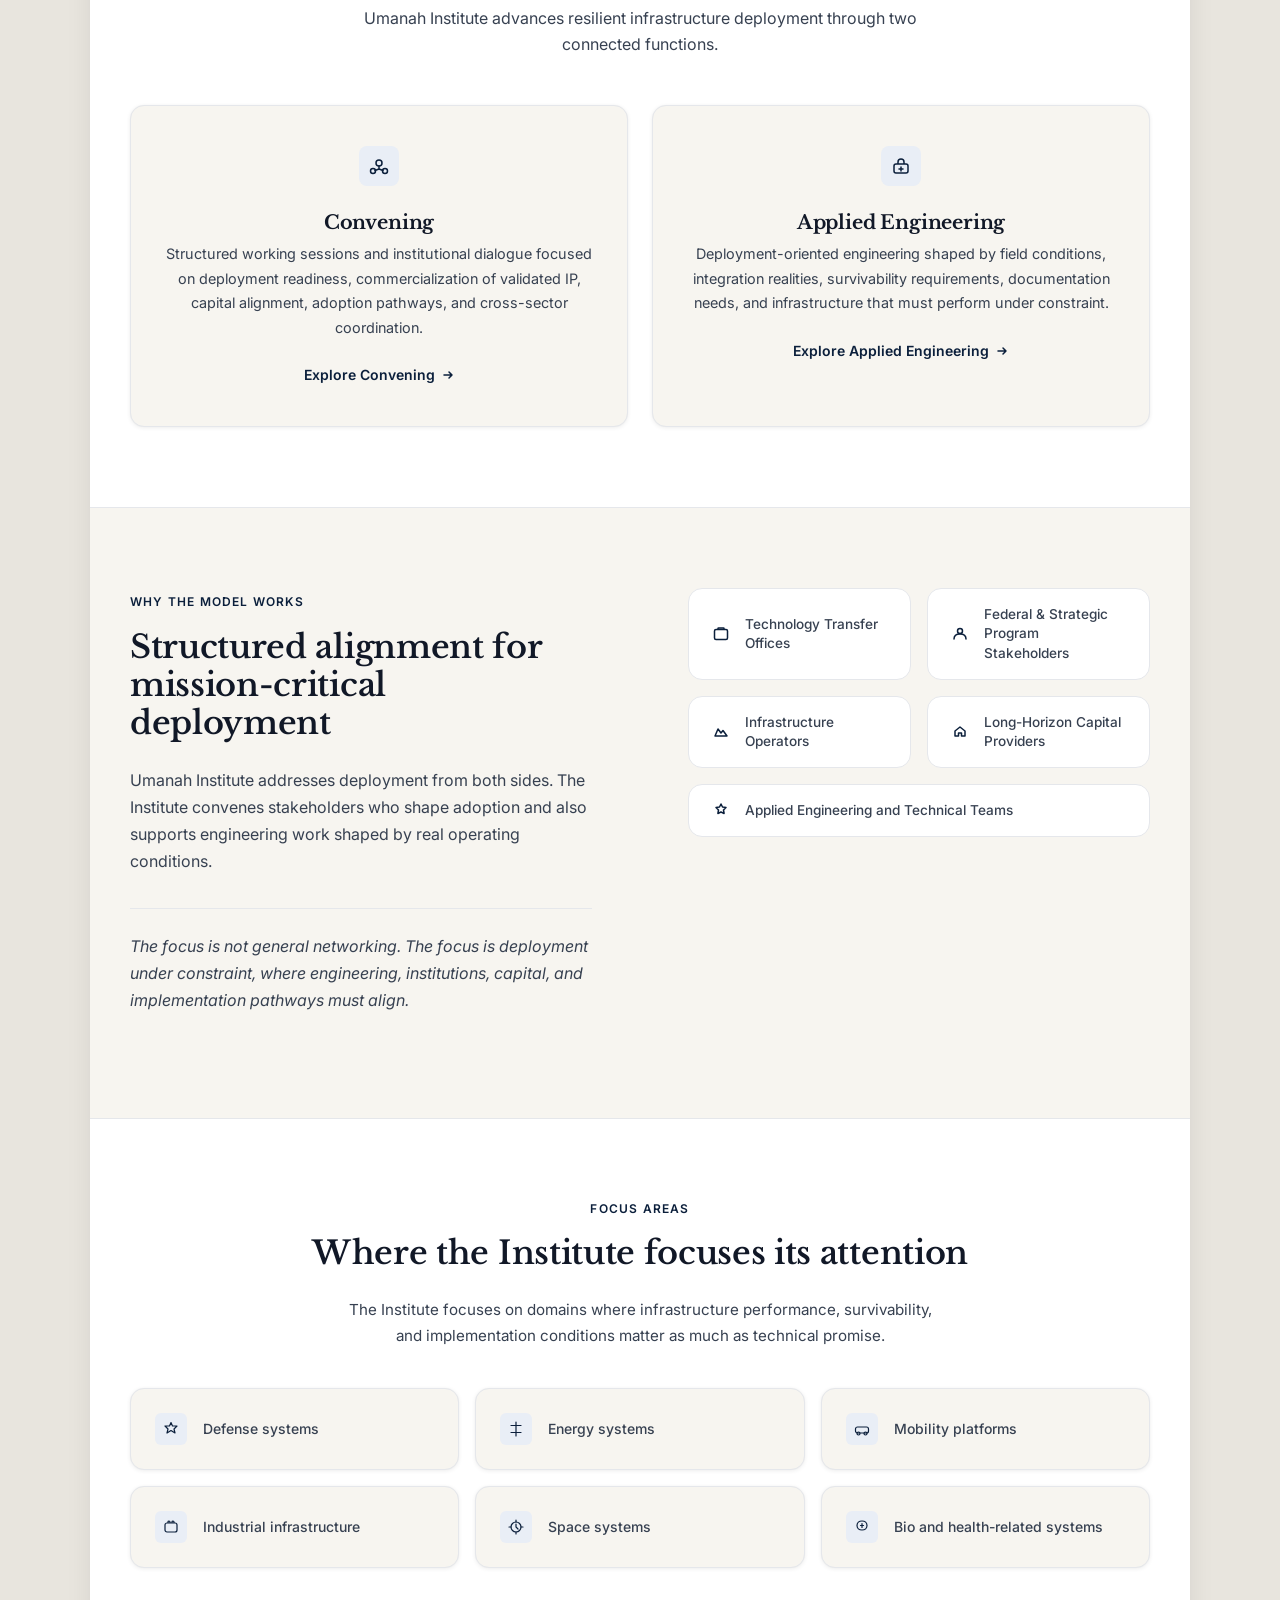
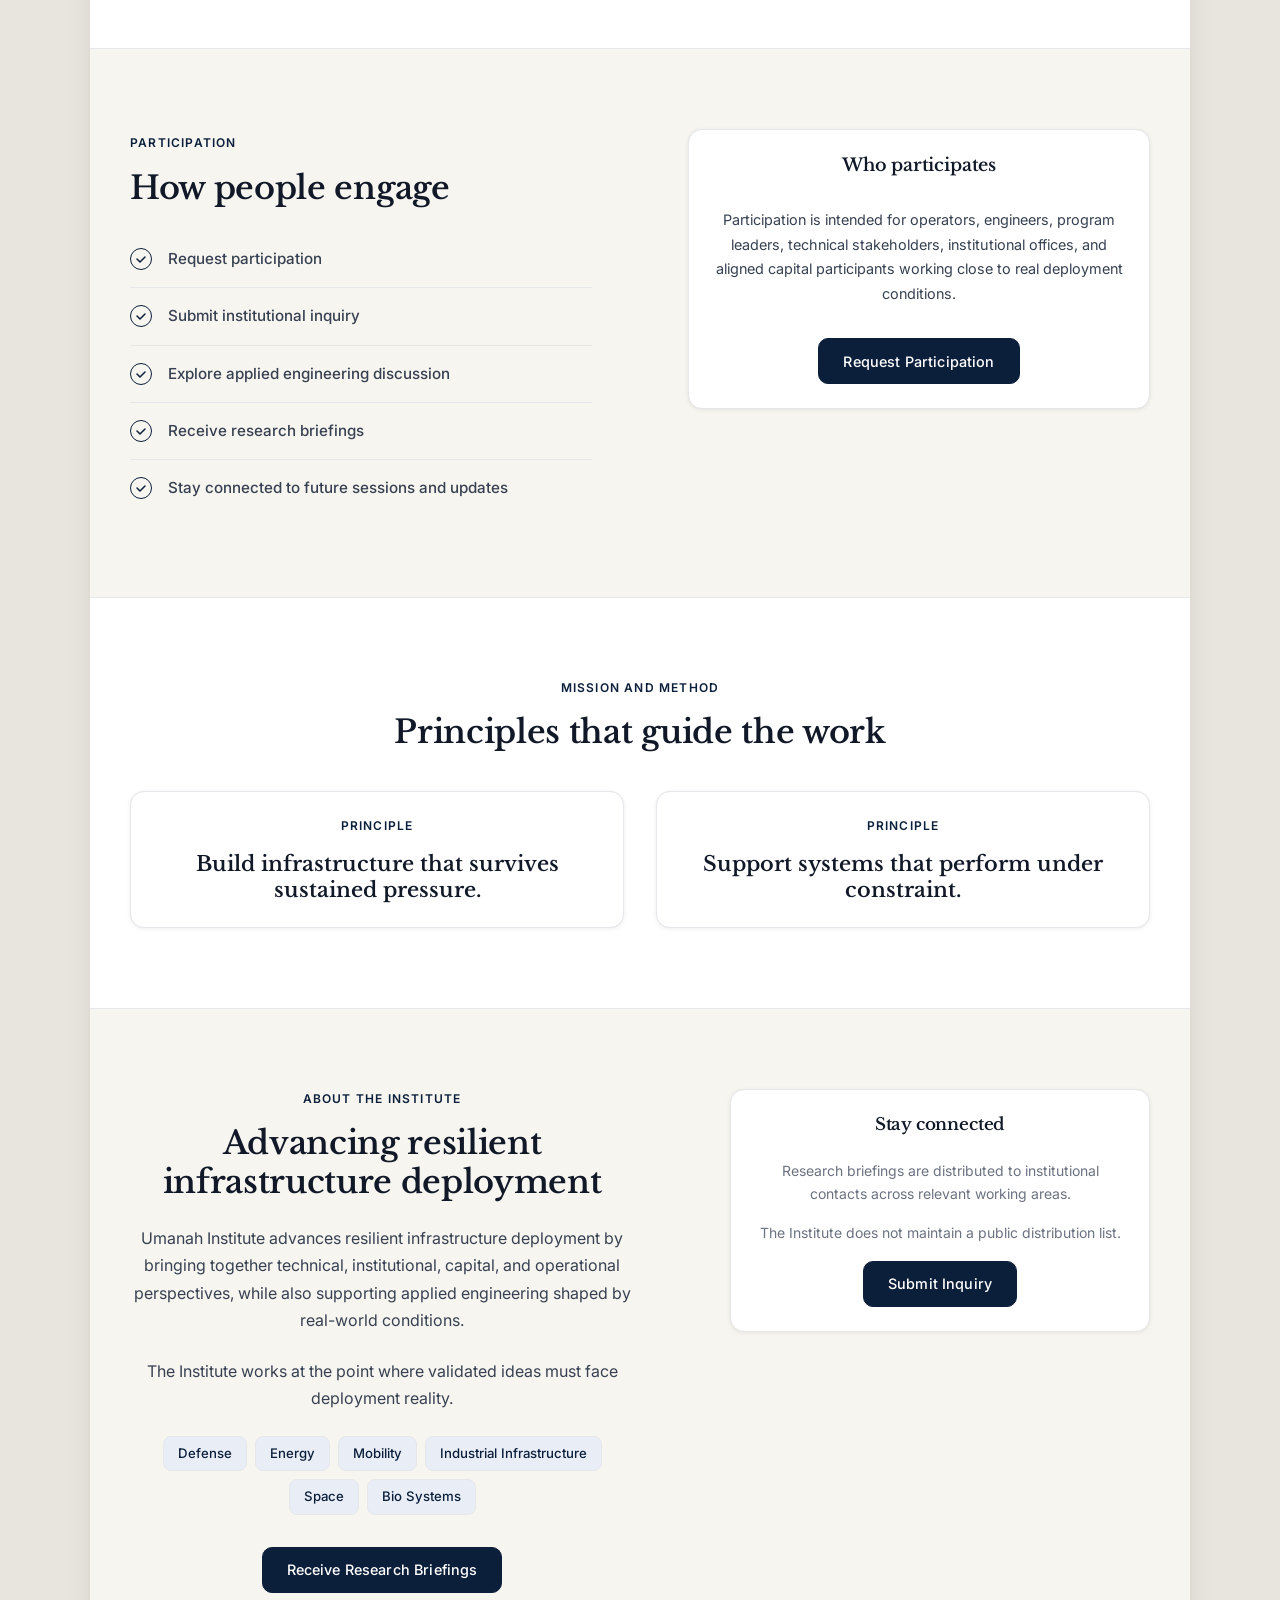
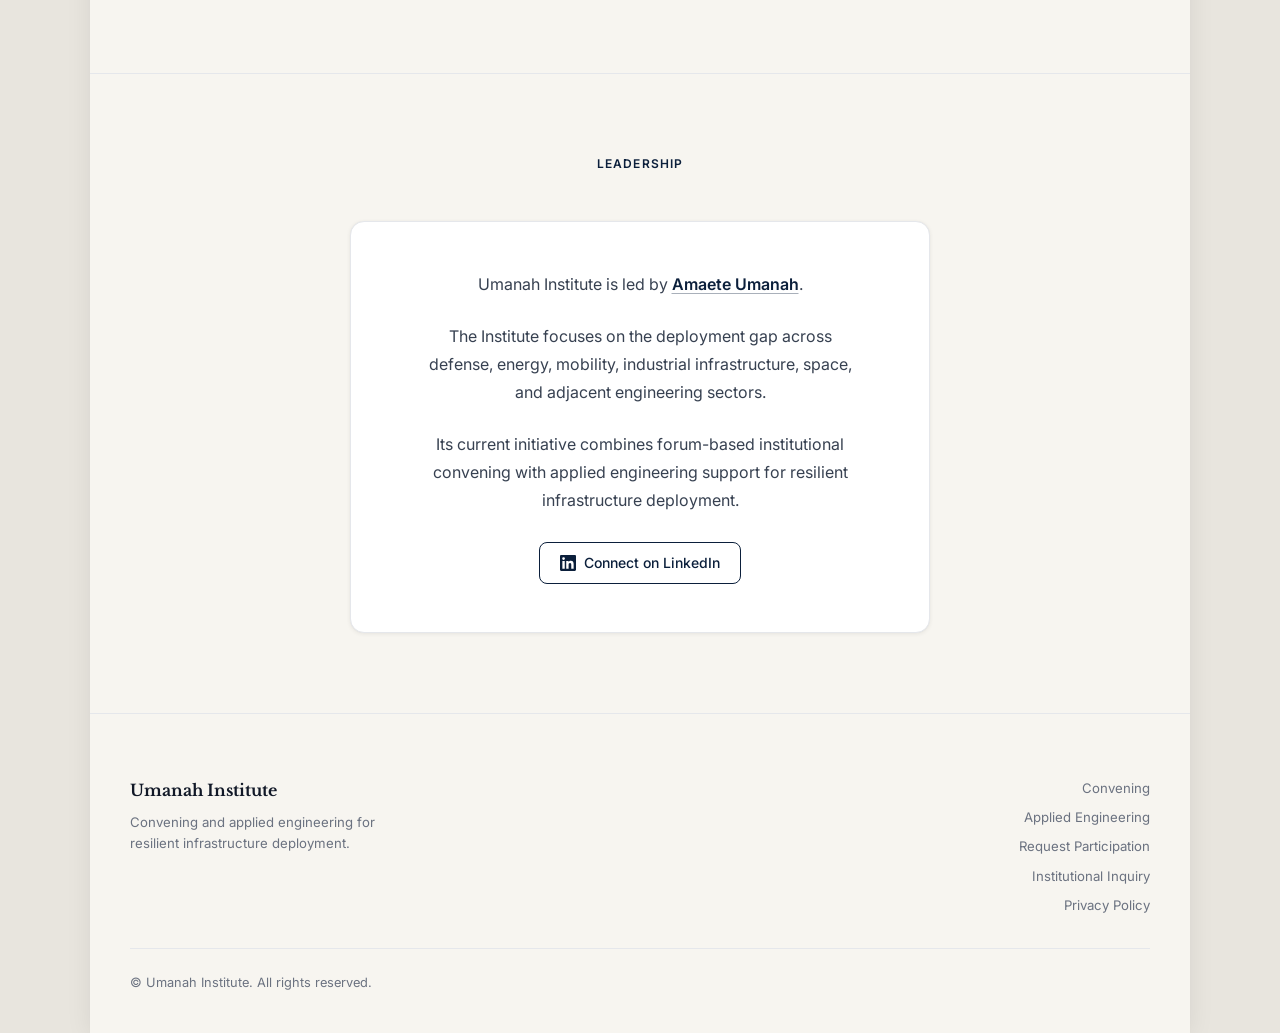
==== commit e8c7670b: "Standardize nav: full 5-link set with active state per page" ====
--- a/index.html
+++ b/index.html
@@ -48,10 +48,11 @@
       <a href="index.html" class="nav-wordmark">Umanah Institute</a>
 
       <ul class="nav-links" role="list">
+        <li><a href="index.html" class="nav-link active" aria-current="page">Home</a></li>
         <li><a href="convening.html" class="nav-link">Convening</a></li>
         <li><a href="applied-engineering.html" class="nav-link">Applied Engineering</a></li>
         <li><a href="#hp-about" class="nav-link">About</a></li>
-        <li><a href="#hp-leadership" class="nav-link">Contact</a></li>
+        <li><a href="institutional-inquiry.html" class="nav-link">Contact</a></li>
       </ul>
 
       <div class="nav-actions">
@@ -70,10 +71,11 @@
 
   <!-- Mobile Menu -->
   <div class="nav-mobile-menu" id="mobileMenu" role="navigation" aria-label="Mobile navigation">
+    <a href="index.html" class="nav-link active" aria-current="page">Home</a>
     <a href="convening.html" class="nav-link">Convening</a>
     <a href="applied-engineering.html" class="nav-link">Applied Engineering</a>
     <a href="#hp-about" class="nav-link">About</a>
-    <a href="#hp-leadership" class="nav-link">Contact</a>
+    <a href="institutional-inquiry.html" class="nav-link">Contact</a>
     <div class="nav-mobile-actions">
       <a href="request-participation.html" class="btn btn-primary">Request Participation</a>
       <a href="institutional-inquiry.html" class="btn btn-secondary">Institutional Inquiry</a>
--- a/css/base.css
+++ b/css/base.css
@@ -222,6 +222,11 @@
 .nav-link:hover,
 .nav-link.active {
   color: var(--navy);
+}
+.nav-link.active {
+  text-decoration: underline;
+  text-underline-offset: 3px;
+  text-decoration-thickness: 1.5px;
 }
 
 .nav-actions {
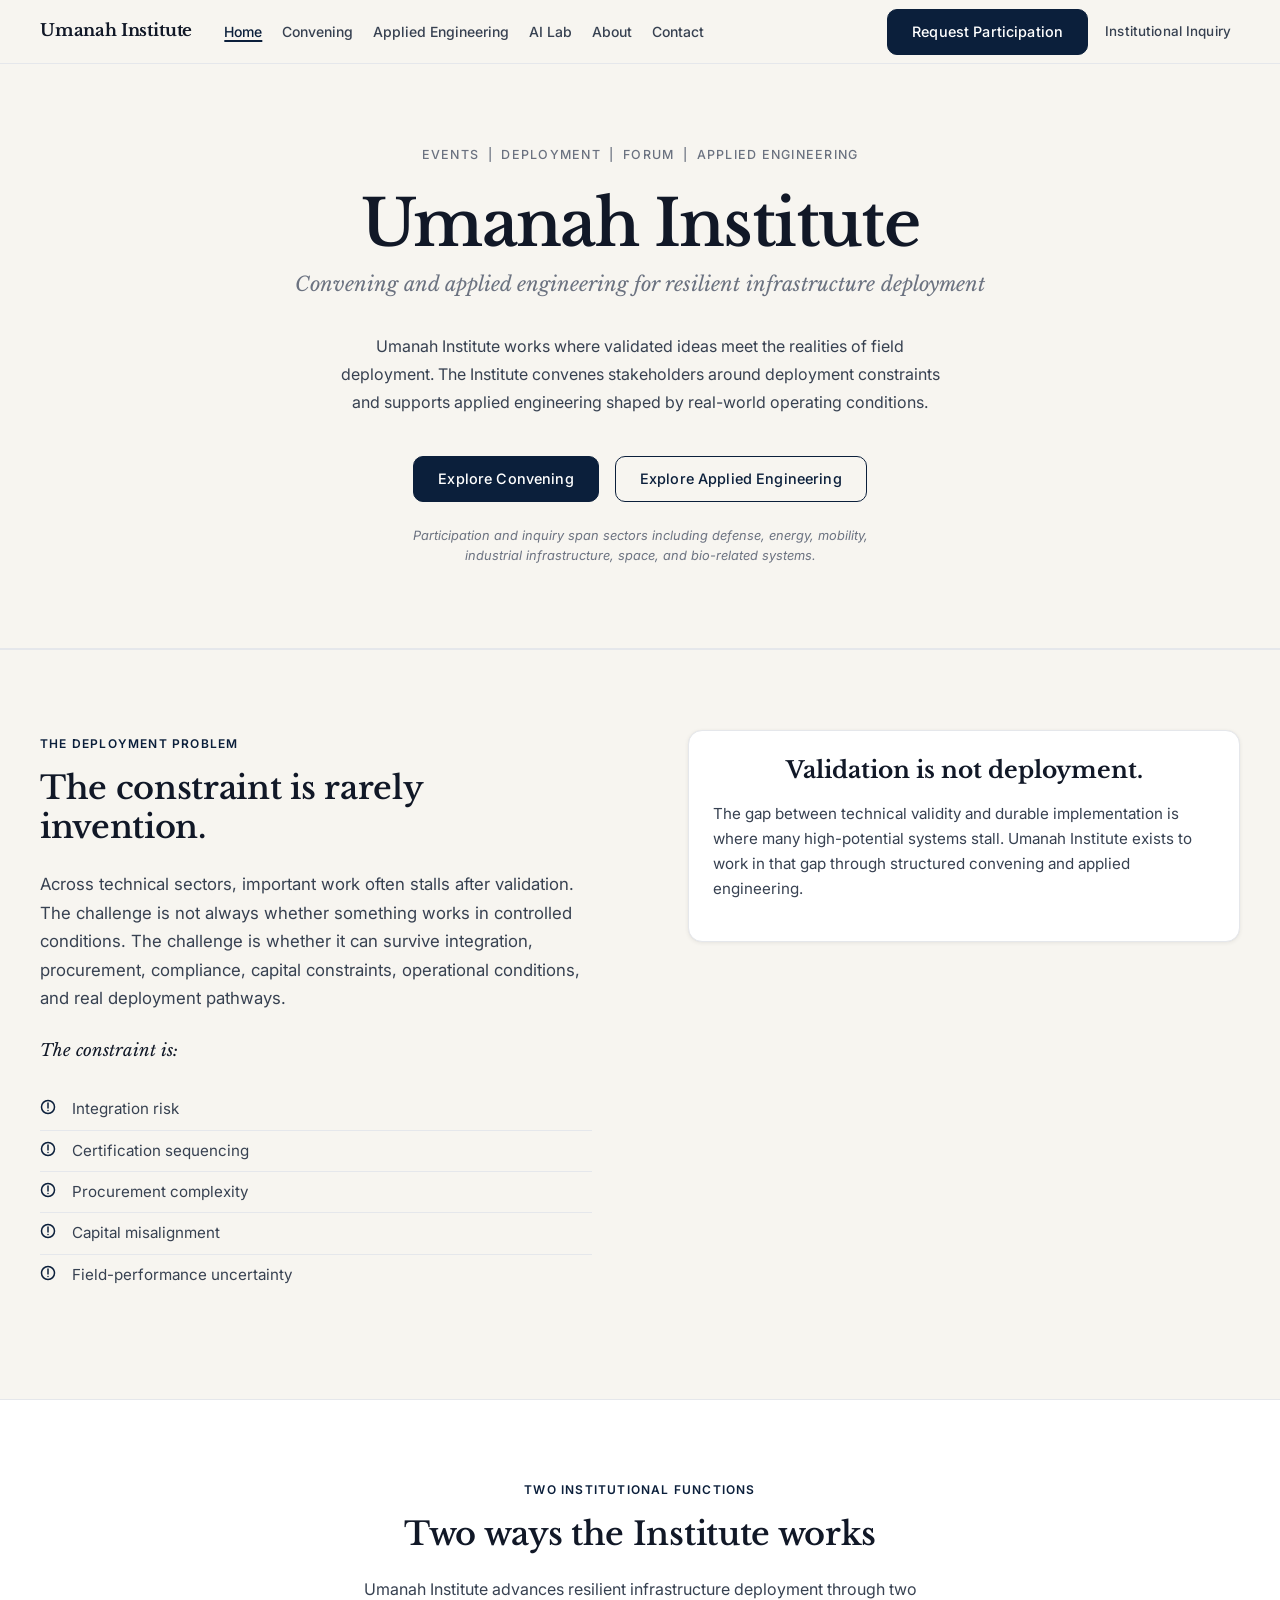
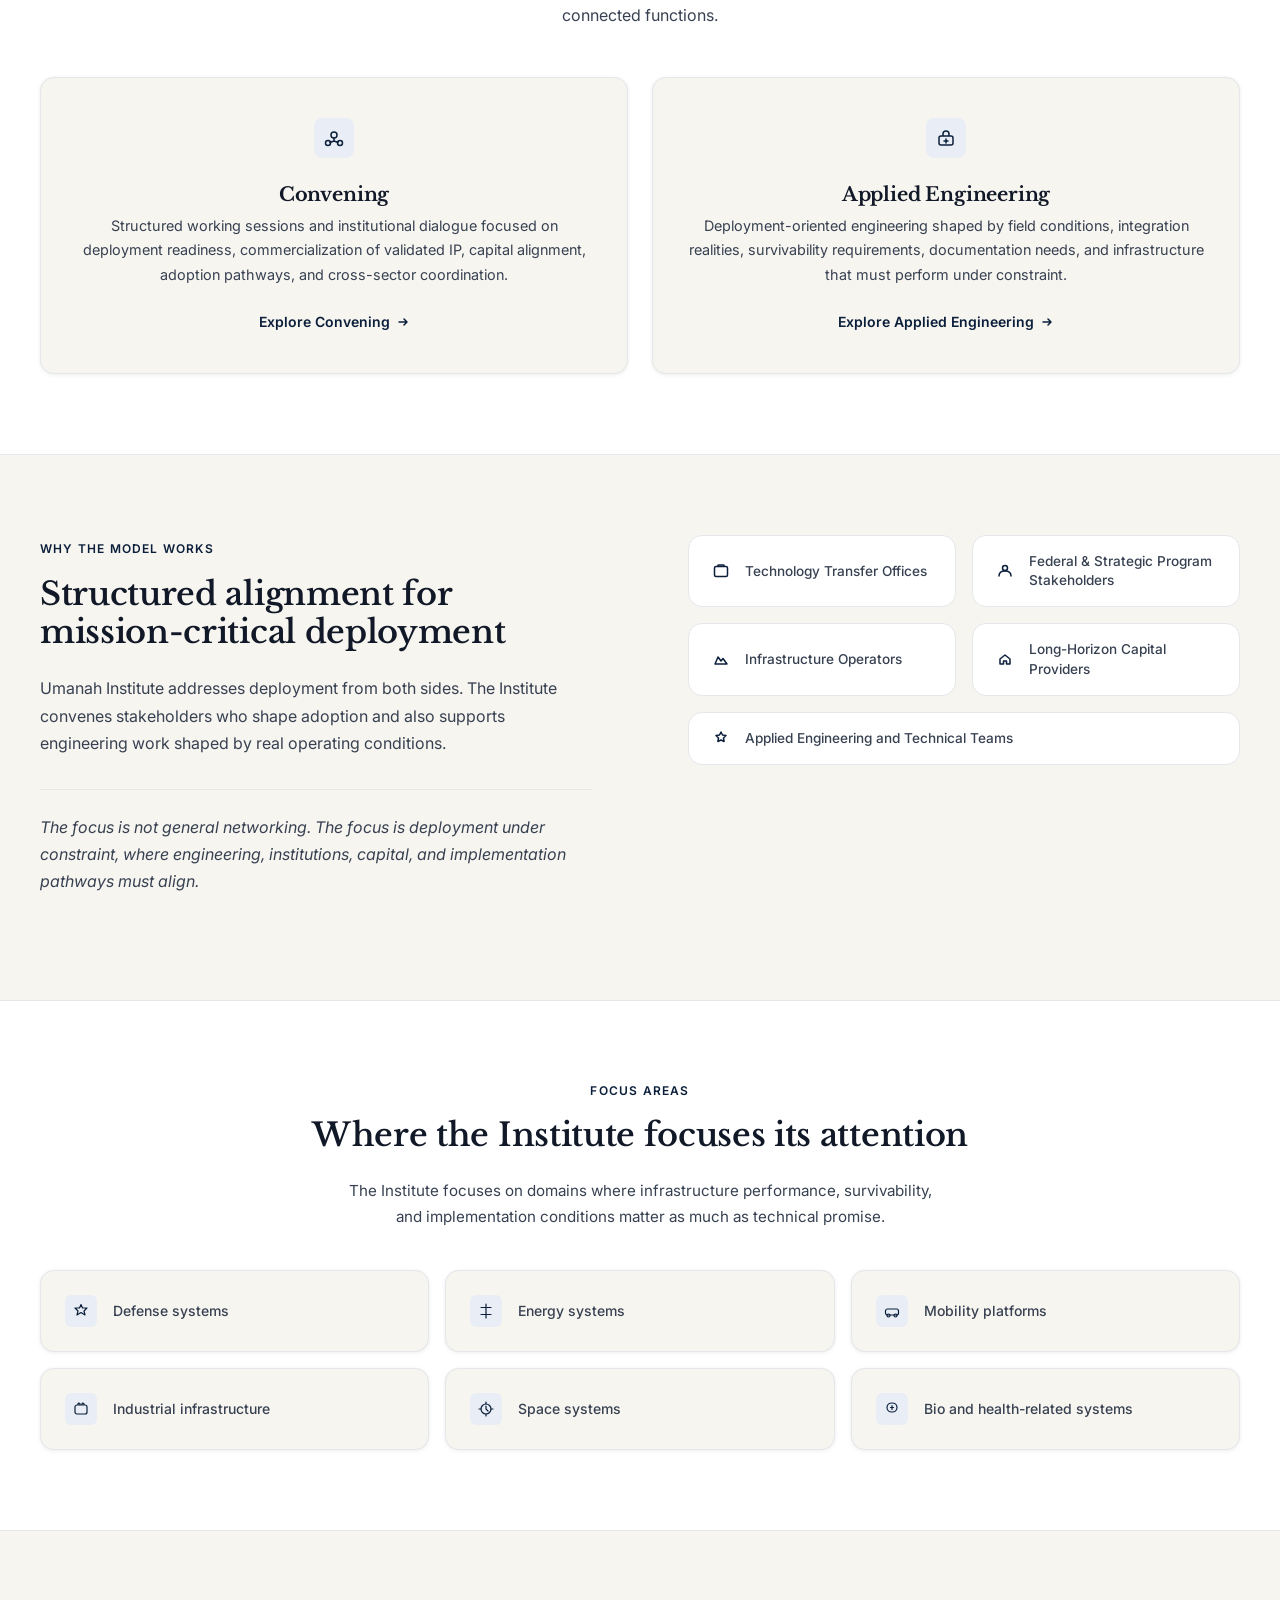
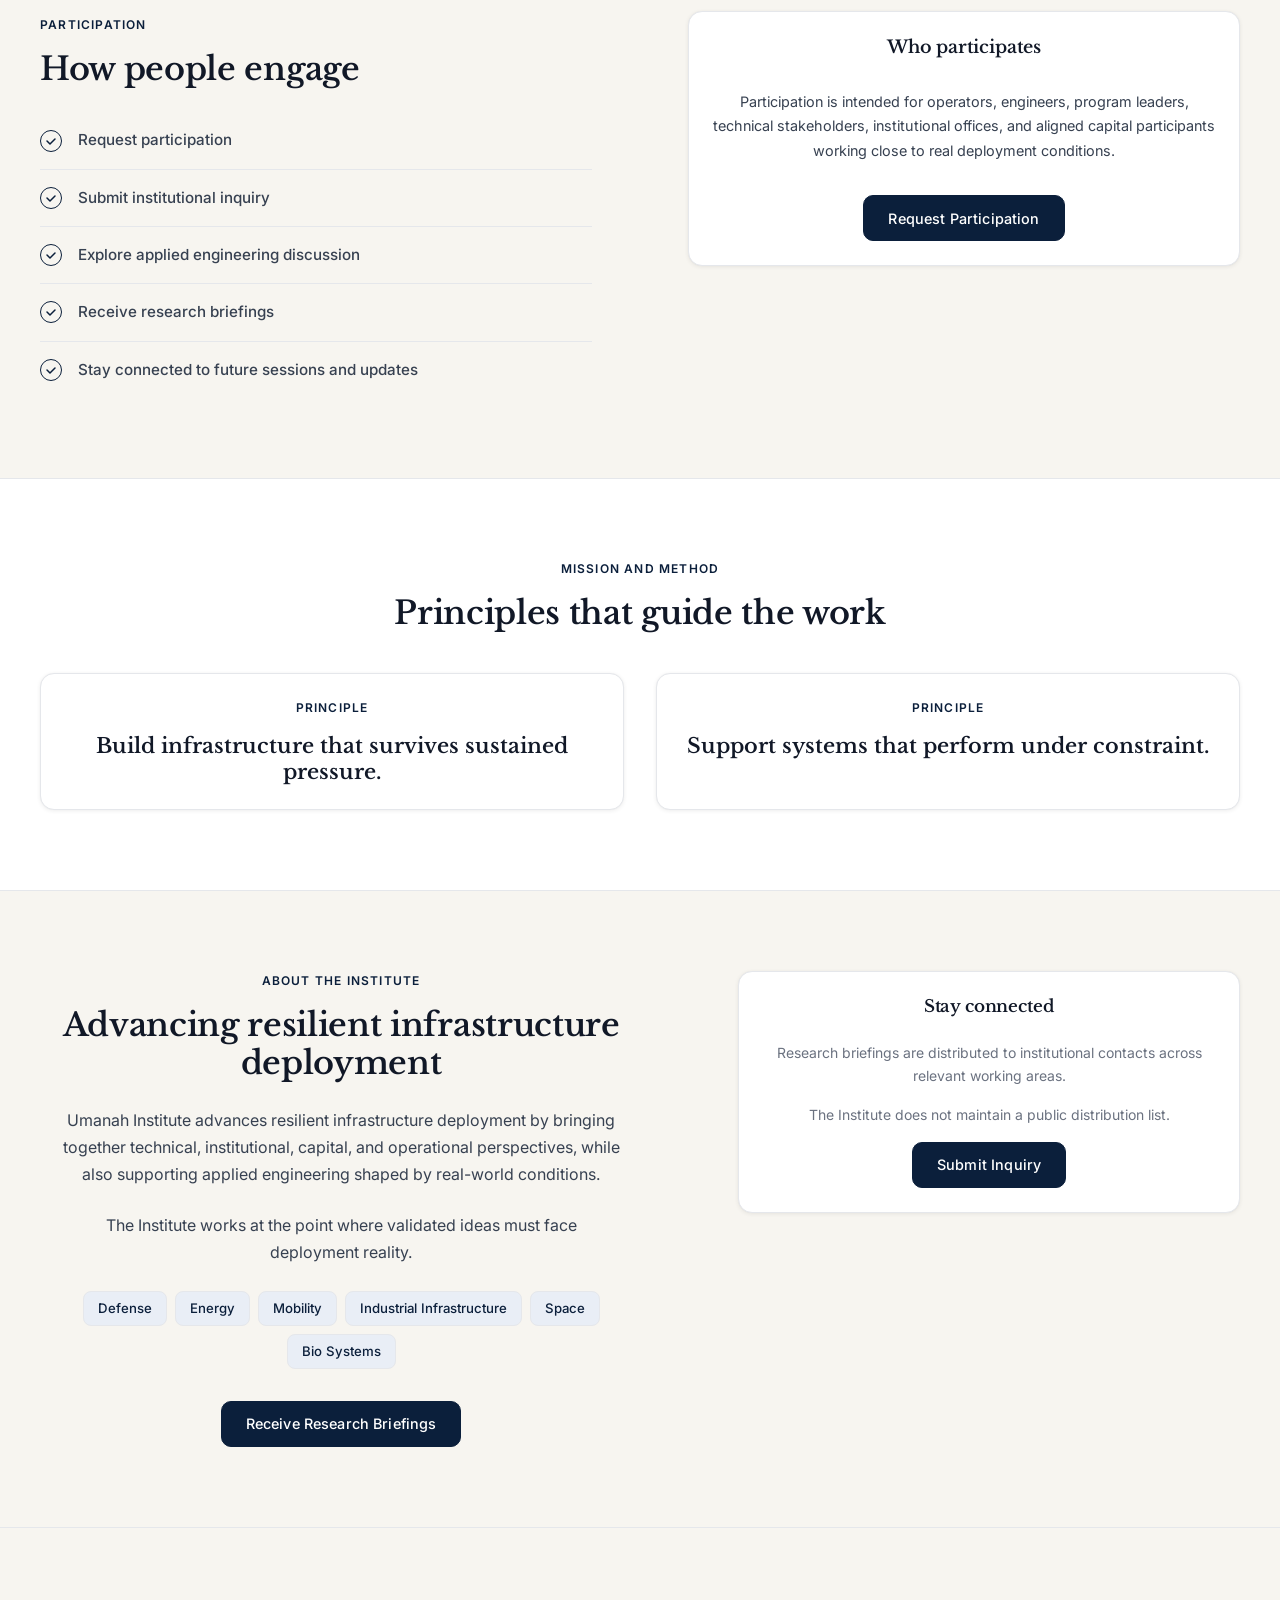
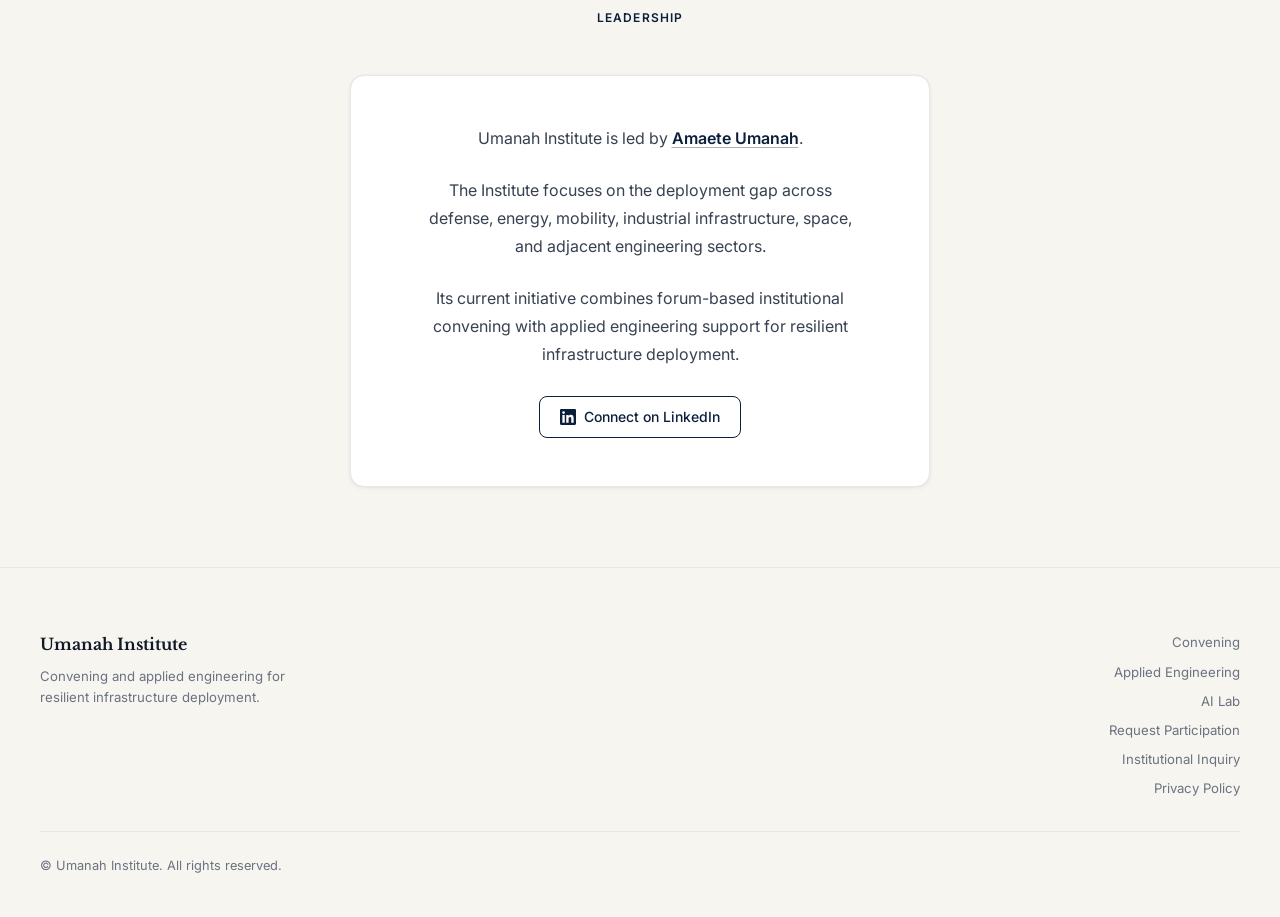
==== commit 8c4da5a0: "Add AI Lab page (/ai-lab), AI Lab in nav and footer on all pages, widen site to 1320px, pilot reques" ====
--- a/index.html
+++ b/index.html
@@ -51,6 +51,7 @@
         <li><a href="index.html" class="nav-link active" aria-current="page">Home</a></li>
         <li><a href="convening.html" class="nav-link">Convening</a></li>
         <li><a href="applied-engineering.html" class="nav-link">Applied Engineering</a></li>
+        <li><a href="ai-lab.html" class="nav-link">AI Lab</a></li>
         <li><a href="#hp-about" class="nav-link">About</a></li>
         <li><a href="institutional-inquiry.html" class="nav-link">Contact</a></li>
       </ul>
@@ -74,6 +75,7 @@
     <a href="index.html" class="nav-link active" aria-current="page">Home</a>
     <a href="convening.html" class="nav-link">Convening</a>
     <a href="applied-engineering.html" class="nav-link">Applied Engineering</a>
+    <a href="ai-lab.html" class="nav-link">AI Lab</a>
     <a href="#hp-about" class="nav-link">About</a>
     <a href="institutional-inquiry.html" class="nav-link">Contact</a>
     <div class="nav-mobile-actions">
@@ -562,6 +564,7 @@
           <div class="footer-links">
             <a href="convening.html">Convening</a>
             <a href="applied-engineering.html">Applied Engineering</a>
+            <a href="ai-lab.html">AI Lab</a>
             <a href="request-participation.html">Request Participation</a>
             <a href="institutional-inquiry.html">Institutional Inquiry</a>
             <a href="privacy-policy.html">Privacy Policy</a>
--- a/css/tokens.css
+++ b/css/tokens.css
@@ -47,8 +47,8 @@
   --sp-10:  96px;
 
   /* ── Layout ───────────────────────────────────────────── */
-  --max-width:        1120px;
-  --box-width:        1100px;
+  --max-width:        1320px;
+  --box-width:        1320px;
   --box-shadow:       0 2px 24px rgba(0,0,0,0.08), 0 0 1px rgba(0,0,0,0.04);
   --pad-mobile:       24px;
   --pad-tablet:       32px;
--- a/css/base.css
+++ b/css/base.css
@@ -279,10 +279,11 @@
 /* ── Mobile Menu ──────────────────────────────────────────── */
 .nav-mobile-menu {
   display: none;
-  position: absolute;
+  position: fixed;
   top: var(--nav-height);
   left: 0;
   right: 0;
+  bottom: 0;
   background-color: var(--bg-base);
   border-bottom: 1px solid var(--border);
   padding: var(--sp-4);
@@ -290,6 +291,8 @@
   flex-direction: column;
   gap: var(--sp-3);
   box-shadow: 0 4px 12px rgba(0,0,0,0.07);
+  overflow-y: auto;
+  -webkit-overflow-scrolling: touch;
 }
 .nav-mobile-menu.open {
   display: flex;
